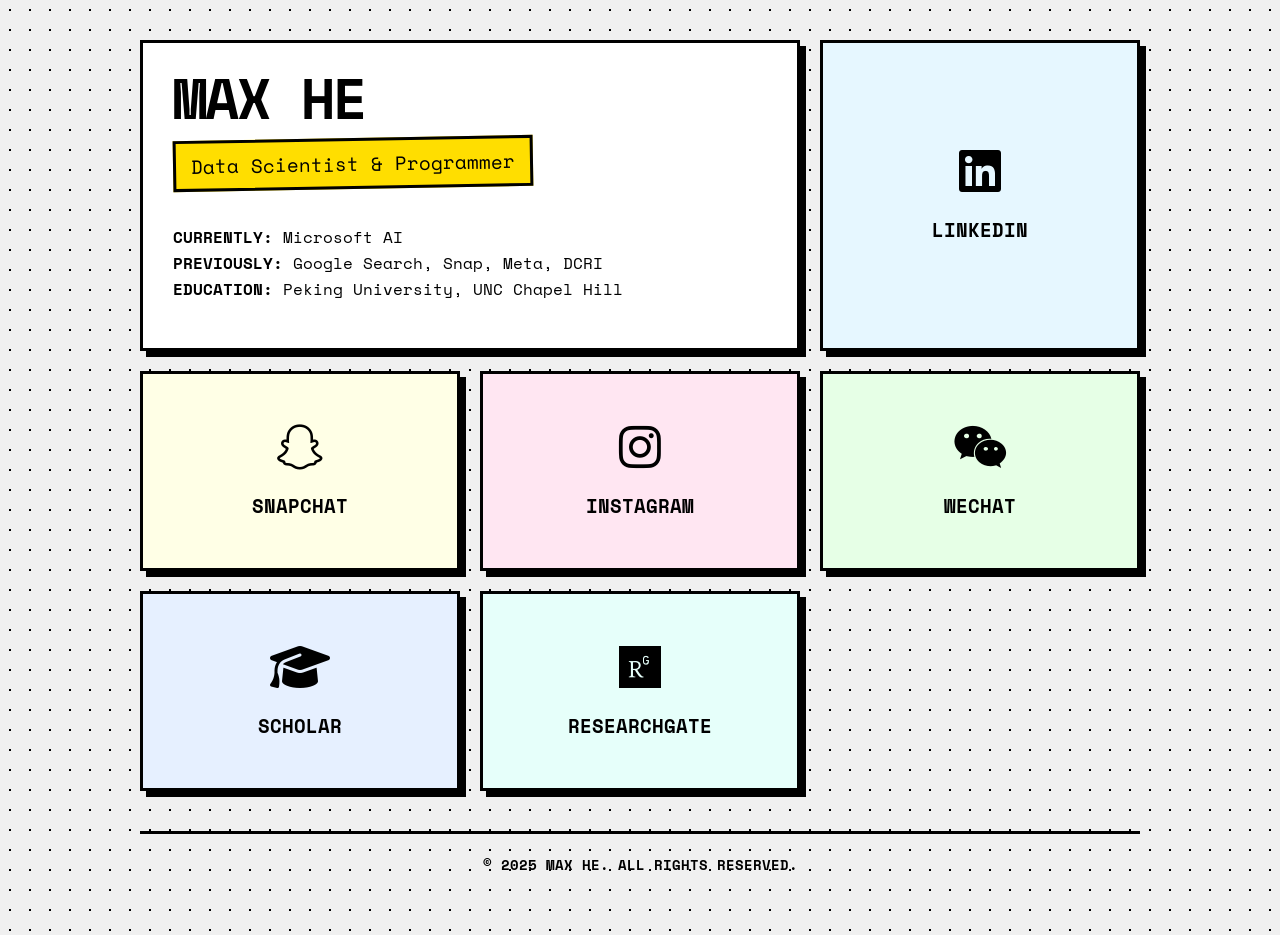
==== index.html @ 9116f194 "adjust layout" ====
<!DOCTYPE html>
<html lang="en">

<head>
  <meta charset="UTF-8">
  <meta name="viewport" content="width=device-width, initial-scale=1">
  <title>Max He | Data Scientist & Programmer</title>
  <meta name="description"
    content="Max He's personal directory. Data Scientist at Microsoft AI, formerly Google, Meta, Snap, DCRI.">
  <meta name="keywords" content="Max He, data science, statistics, technology, personal website">
  <meta name="robots" content="index, follow">
  <link rel="canonical" href="https://maxhe.org/">

  <!-- Open Graph / Facebook -->
  <meta property="og:type" content="website">
  <meta property="og:url" content="https://maxhe.org/">
  <meta property="og:title" content="Max He | Data Scientist & Programmer">
  <meta property="og:description"
    content="Max He's personal directory. Data Scientist at Microsoft AI, formerly Google, Meta, Snap, DCRI.">
  <meta property="og:image" content="https://maxhe.org/images/og-image.jpg">

  <!-- Twitter -->
  <meta name="twitter:card" content="summary_large_image">
  <meta name="twitter:url" content="https://maxhe.org/">
  <meta name="twitter:title" content="Max He | Data Scientist & Programmer">
  <meta name="twitter:description"
    content="Max He's personal directory. Data Scientist at Microsoft AI, formerly Google, Meta, Snap, DCRI.">
  <meta name="twitter:image" content="https://maxhe.org/images/og-image.jpg">

  <!-- Favicon -->
  <link rel="icon" href="favicon.ico" type="image/x-icon">

  <!-- Structured Data -->
  <script type="application/ld+json">
  {
    "@context": "https://schema.org",
    "@type": "WebPage",
    "name": "Max He | Data Scientist & Programmer",
    "description": "Max He went to Peking University, University of North Carolina at Chapel Hill, worked at DCRI, Facebook (Meta), Snap, Google Search, and currently works in data science at Microsoft AI.",
    "url": "https://maxhe.org",
    "author": {
      "@type": "Person",
      "name": "Max He",
      "url": "https://maxhe.org",
      "sameAs": [
        "https://linkedin.com/in/maxhe",
        "https://scholar.google.com/citations?user=_ZgzMYUAAAAJ",
        "https://www.researchgate.net/profile/Max-He"
      ]
    }
  }
  </script>

  <!-- Font Awesome -->
  <link rel="stylesheet" href="https://cdnjs.cloudflare.com/ajax/libs/font-awesome/6.4.0/css/all.min.css">
  <!-- Google Fonts -->
  <link href="https://fonts.googleapis.com/css2?family=Space+Mono:ital,wght@0,400;0,700;1,400&display=swap"
    rel="stylesheet">

  <style>
    /* Neo-Brutalist Theme Variables */
    :root {
      --bg-color: #f0f0f0;
      --card-bg: #ffffff;
      --text-color: #000000;
      --border-color: #000000;
      --shadow-color: #000000;
      --accent-yellow: #FFDE00;
      --accent-pink: #FF69B4;
      --accent-blue: #00BFFF;
      --accent-green: #00FF00;
      --accent-purple: #9D4EDD;
      --accent-orange: #FF9F1C;
      --border-width: 3px;
      --shadow-offset: 6px;
      --hover-offset: 10px;
    }

    /* Reset & Basic Styles */
    * {
      box-sizing: border-box;
    }

    body {
      margin: 0;
      padding: 0;
      min-height: 100vh;
      font-family: 'Space Mono', monospace;
      background-color: var(--bg-color);
      background-image: radial-gradient(#000 1px, transparent 1px);
      background-size: 20px 20px;
      color: var(--text-color);
      display: flex;
      justify-content: center;
      align-items: center;
      padding: 40px 20px;
    }

    /* Bento Grid Container */
    .bento-container {
      display: grid;
      grid-template-columns: repeat(1, 1fr);
      gap: 20px;
      max-width: 1000px;
      width: 100%;
    }

    /* Card Styles */
    .card {
      background-color: var(--card-bg);
      border: var(--border-width) solid var(--border-color);
      box-shadow: var(--shadow-offset) var(--shadow-offset) 0 var(--shadow-color);
      padding: 30px;
      transition: all 0.2s cubic-bezier(0.25, 0.46, 0.45, 0.94);
      display: flex;
      flex-direction: column;
      justify-content: center;
      position: relative;
    }

    .card:hover {
      transform: translate(-4px, -4px);
      box-shadow: var(--hover-offset) var(--hover-offset) 0 var(--shadow-color);
    }

    .card:active {
      transform: translate(2px, 2px);
      box-shadow: 2px 2px 0 var(--shadow-color);
    }

    /* Hero Card */
    .hero-card {
      grid-column: 1 / -1;
      background-color: var(--card-bg);
      text-align: left;
      min-height: 300px;
      justify-content: space-between;
    }

    h1 {
      font-size: 3.5rem;
      font-weight: 700;
      margin: 0 0 15px 0;
      text-transform: uppercase;
      letter-spacing: -2px;
      line-height: 0.9;
    }

    .subtitle {
      font-size: 1.2rem;
      font-weight: 400;
      background-color: var(--accent-yellow);
      display: inline-block;
      padding: 8px 15px;
      border: var(--border-width) solid var(--border-color);
      transform: rotate(-1deg);
      margin-bottom: 20px;
    }

    .bio {
      font-size: 1rem;
      line-height: 1.6;
      max-width: 600px;
    }

    /* Link Cards */
    .link-card {
      text-decoration: none;
      color: var(--text-color);
      align-items: center;
      text-align: center;
      min-height: 200px;
      font-weight: 700;
      font-size: 1.2rem;
    }

    .link-card i {
      font-size: 3rem;
      margin-bottom: 20px;
      transition: transform 0.2s ease;
    }

    .link-card:hover i {
      transform: scale(1.2) rotate(5deg);
    }

    /* Specific Card Colors */
    .linkedin {
      background-color: #e6f7ff;
    }

    .snapchat {
      background-color: #ffffe6;
    }

    .instagram {
      background-color: #ffe6f2;
    }

    .wechat {
      background-color: #e6ffe6;
    }

    .scholar {
      background-color: #e6f0ff;
    }

    .researchgate {
      background-color: #e6fffa;
    }

    .linkedin:hover {
      background-color: #0077b5;
      color: white;
    }

    .snapchat:hover {
      background-color: #FFFC00;
      color: black;
    }

    .instagram:hover {
      background-color: #E1306C;
      color: white;
    }

    .wechat:hover {
      background-color: #09B83E;
      color: white;
    }

    .scholar:hover {
      background-color: #4285F4;
      color: white;
    }

    .researchgate:hover {
      background-color: #00CCBB;
      color: white;
    }

    /* Footer */
    footer {
      grid-column: 1 / -1;
      text-align: center;
      font-size: 0.9rem;
      padding: 20px;
      border-top: var(--border-width) solid var(--border-color);
      margin-top: 20px;
      font-weight: bold;
    }

    /* Responsive Grid */
    @media (min-width: 600px) {
      .bento-container {
        grid-template-columns: repeat(2, 1fr);
      }
    }

    @media (min-width: 900px) {
      .bento-container {
        grid-template-columns: repeat(3, 1fr);
      }

      .hero-card {
        grid-column: span 2;
      }
    }

    @media (max-width: 600px) {
      h1 {
        font-size: 2.5rem;
      }

      .card {
        padding: 20px;
      }
    }
  </style>
</head>

<body>

  <main class="bento-container">
    <!-- Hero Card -->
    <div class="card hero-card">
      <div>
        <h1>Max He</h1>
        <div class="subtitle">Data Scientist & Programmer</div>
      </div>
      <div class="bio">
        <p>
          <strong>CURRENTLY:</strong> Microsoft AI<br>
          <strong>PREVIOUSLY:</strong> Google Search, Snap, Meta, DCRI<br>
          <strong>EDUCATION:</strong> Peking University, UNC Chapel Hill
        </p>
      </div>
    </div>

    <!-- LinkedIn -->
    <a href="https://linkedin.com/in/maxhe" target="_blank" rel="noopener noreferrer" class="card link-card linkedin">
      <i class="fab fa-linkedin" aria-hidden="true"></i>
      <span>LINKEDIN</span>
    </a>

    <!-- Snapchat -->
    <a href="https://snapchat.com/add/maxxhe" target="_blank" rel="noopener noreferrer" class="card link-card snapchat">
      <i class="fab fa-snapchat" aria-hidden="true"></i>
      <span>SNAPCHAT</span>
    </a>

    <!-- Instagram -->
    <a href="https://instagram.com/maxxhe" target="_blank" rel="noopener noreferrer" class="card link-card instagram">
      <i class="fab fa-instagram" aria-hidden="true"></i>
      <span>INSTAGRAM</span>
    </a>

    <!-- WeChat -->
    <a href="images/wechat_qr.jpg" target="_blank" rel="noopener noreferrer" class="card link-card wechat">
      <i class="fab fa-weixin" aria-hidden="true"></i>
      <span>WECHAT</span>
    </a>

    <!-- Google Scholar -->
    <a href="https://go.maxhe.org/gs" target="_blank" rel="noopener noreferrer" class="card link-card scholar">
      <i class="fas fa-graduation-cap" aria-hidden="true"></i>
      <span>SCHOLAR</span>
    </a>

    <!-- ResearchGate -->
    <a href="https://www.researchgate.net/profile/Max-He" target="_blank" rel="noopener noreferrer"
      class="card link-card researchgate">
      <i class="fab fa-researchgate" aria-hidden="true"></i>
      <span>RESEARCHGATE</span>
    </a>

    <footer>
      &copy; 2025 MAX HE. ALL RIGHTS RESERVED.
    </footer>
  </main>

</body>

</html>
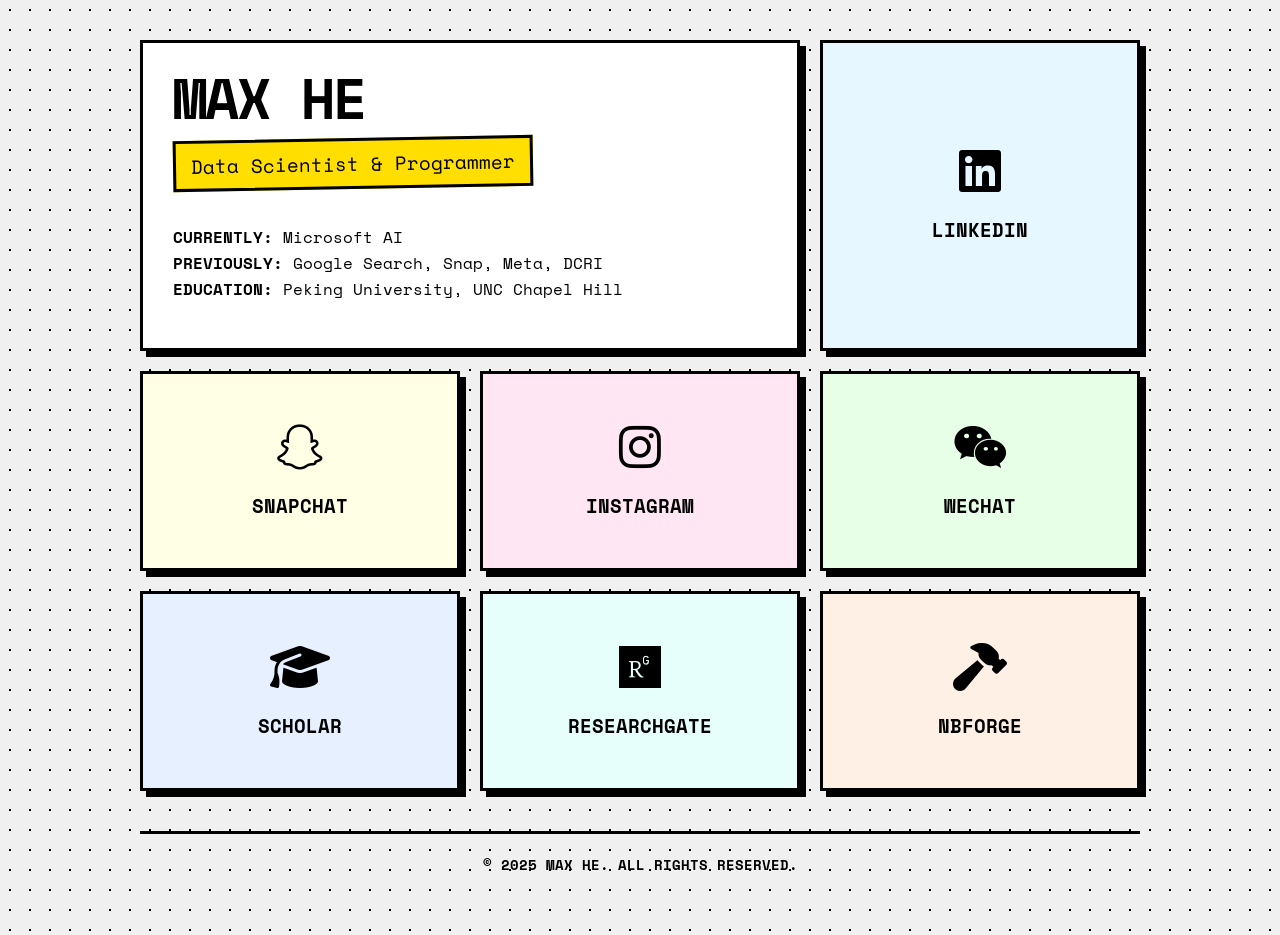
==== commit 5da97c77: "Add link" ====
--- a/index.html
+++ b/index.html
@@ -94,6 +94,7 @@
       justify-content: center;
       align-items: center;
       padding: 40px 20px;
+      transition: background-color 0.5s ease;
     }
 
     /* Bento Grid Container */
@@ -209,6 +210,10 @@
       background-color: #e6fffa;
     }
 
+    .nbforge {
+      background-color: #fff0e6;
+    }
+
     .linkedin:hover {
       background-color: #0077b5;
       color: white;
@@ -236,6 +241,11 @@
 
     .researchgate:hover {
       background-color: #00CCBB;
+      color: white;
+    }
+
+    .nbforge:hover {
+      background-color: #FF9F1C;
       color: white;
     }
 
@@ -283,7 +293,7 @@
 
   <main class="bento-container">
     <!-- Hero Card -->
-    <div class="card hero-card">
+    <div class="card hero-card" data-bg-color="#f0f0f0">
       <div>
         <h1>Max He</h1>
         <div class="subtitle">Data Scientist & Programmer</div>
@@ -298,40 +308,52 @@
     </div>
 
     <!-- LinkedIn -->
-    <a href="https://linkedin.com/in/maxhe" target="_blank" rel="noopener noreferrer" class="card link-card linkedin">
+    <a href="https://linkedin.com/in/maxhe" target="_blank" rel="noopener noreferrer" class="card link-card linkedin"
+      data-bg-color="#e6f7ff">
       <i class="fab fa-linkedin" aria-hidden="true"></i>
       <span>LINKEDIN</span>
     </a>
 
     <!-- Snapchat -->
-    <a href="https://snapchat.com/add/maxxhe" target="_blank" rel="noopener noreferrer" class="card link-card snapchat">
+    <a href="https://snapchat.com/add/maxxhe" target="_blank" rel="noopener noreferrer" class="card link-card snapchat"
+      data-bg-color="#ffffe6">
       <i class="fab fa-snapchat" aria-hidden="true"></i>
       <span>SNAPCHAT</span>
     </a>
 
     <!-- Instagram -->
-    <a href="https://instagram.com/maxxhe" target="_blank" rel="noopener noreferrer" class="card link-card instagram">
+    <a href="https://instagram.com/maxxhe" target="_blank" rel="noopener noreferrer" class="card link-card instagram"
+      data-bg-color="#ffe6f2">
       <i class="fab fa-instagram" aria-hidden="true"></i>
       <span>INSTAGRAM</span>
     </a>
 
     <!-- WeChat -->
-    <a href="images/wechat_qr.jpg" target="_blank" rel="noopener noreferrer" class="card link-card wechat">
+    <a href="images/wechat_qr.jpg" target="_blank" rel="noopener noreferrer" class="card link-card wechat"
+      data-bg-color="#e6ffe6">
       <i class="fab fa-weixin" aria-hidden="true"></i>
       <span>WECHAT</span>
     </a>
 
     <!-- Google Scholar -->
-    <a href="https://go.maxhe.org/gs" target="_blank" rel="noopener noreferrer" class="card link-card scholar">
+    <a href="https://go.maxhe.org/gs" target="_blank" rel="noopener noreferrer" class="card link-card scholar"
+      data-bg-color="#e6f0ff">
       <i class="fas fa-graduation-cap" aria-hidden="true"></i>
       <span>SCHOLAR</span>
     </a>
 
     <!-- ResearchGate -->
     <a href="https://www.researchgate.net/profile/Max-He" target="_blank" rel="noopener noreferrer"
-      class="card link-card researchgate">
+      class="card link-card researchgate" data-bg-color="#e6fffa">
       <i class="fab fa-researchgate" aria-hidden="true"></i>
       <span>RESEARCHGATE</span>
+    </a>
+
+    <!-- nbforge -->
+    <a href="https://nbforge.org" target="_blank" rel="noopener noreferrer" class="card link-card nbforge"
+      data-bg-color="#fff0e6">
+      <i class="fas fa-hammer" aria-hidden="true"></i>
+      <span>NBFORGE</span>
     </a>
 
     <footer>
@@ -339,6 +361,53 @@
     </footer>
   </main>
 
+  <script>
+    const body = document.body;
+    const cards = document.querySelectorAll('.card');
+
+    // Desktop Hover
+    cards.forEach(card => {
+      card.addEventListener('mouseenter', () => {
+        if (window.innerWidth >= 600) {
+          const color = card.getAttribute('data-bg-color');
+          if (color) body.style.backgroundColor = color;
+        }
+      });
+      card.addEventListener('mouseleave', () => {
+        if (window.innerWidth >= 600) {
+          body.style.backgroundColor = '#f0f0f0'; // Reset to default
+        }
+      });
+    });
+
+    // Mobile Scroll (Intersection Observer)
+    const observerOptions = {
+      root: null,
+      rootMargin: '-20% 0px -20% 0px', // Trigger when element is in the middle 60% of viewport
+      threshold: 0.4
+    };
+
+    const observer = new IntersectionObserver((entries) => {
+      if (window.innerWidth < 600) {
+        entries.forEach(entry => {
+          if (entry.isIntersecting) {
+            const color = entry.target.getAttribute('data-bg-color');
+            if (color) body.style.backgroundColor = color;
+          }
+        });
+      }
+    }, observerOptions);
+
+    cards.forEach(card => observer.observe(card));
+
+    // Handle Resize to reset/check state
+    window.addEventListener('resize', () => {
+      if (window.innerWidth >= 600) {
+        body.style.backgroundColor = '#f0f0f0';
+      }
+    });
+  </script>
+
 </body>
 
 </html>
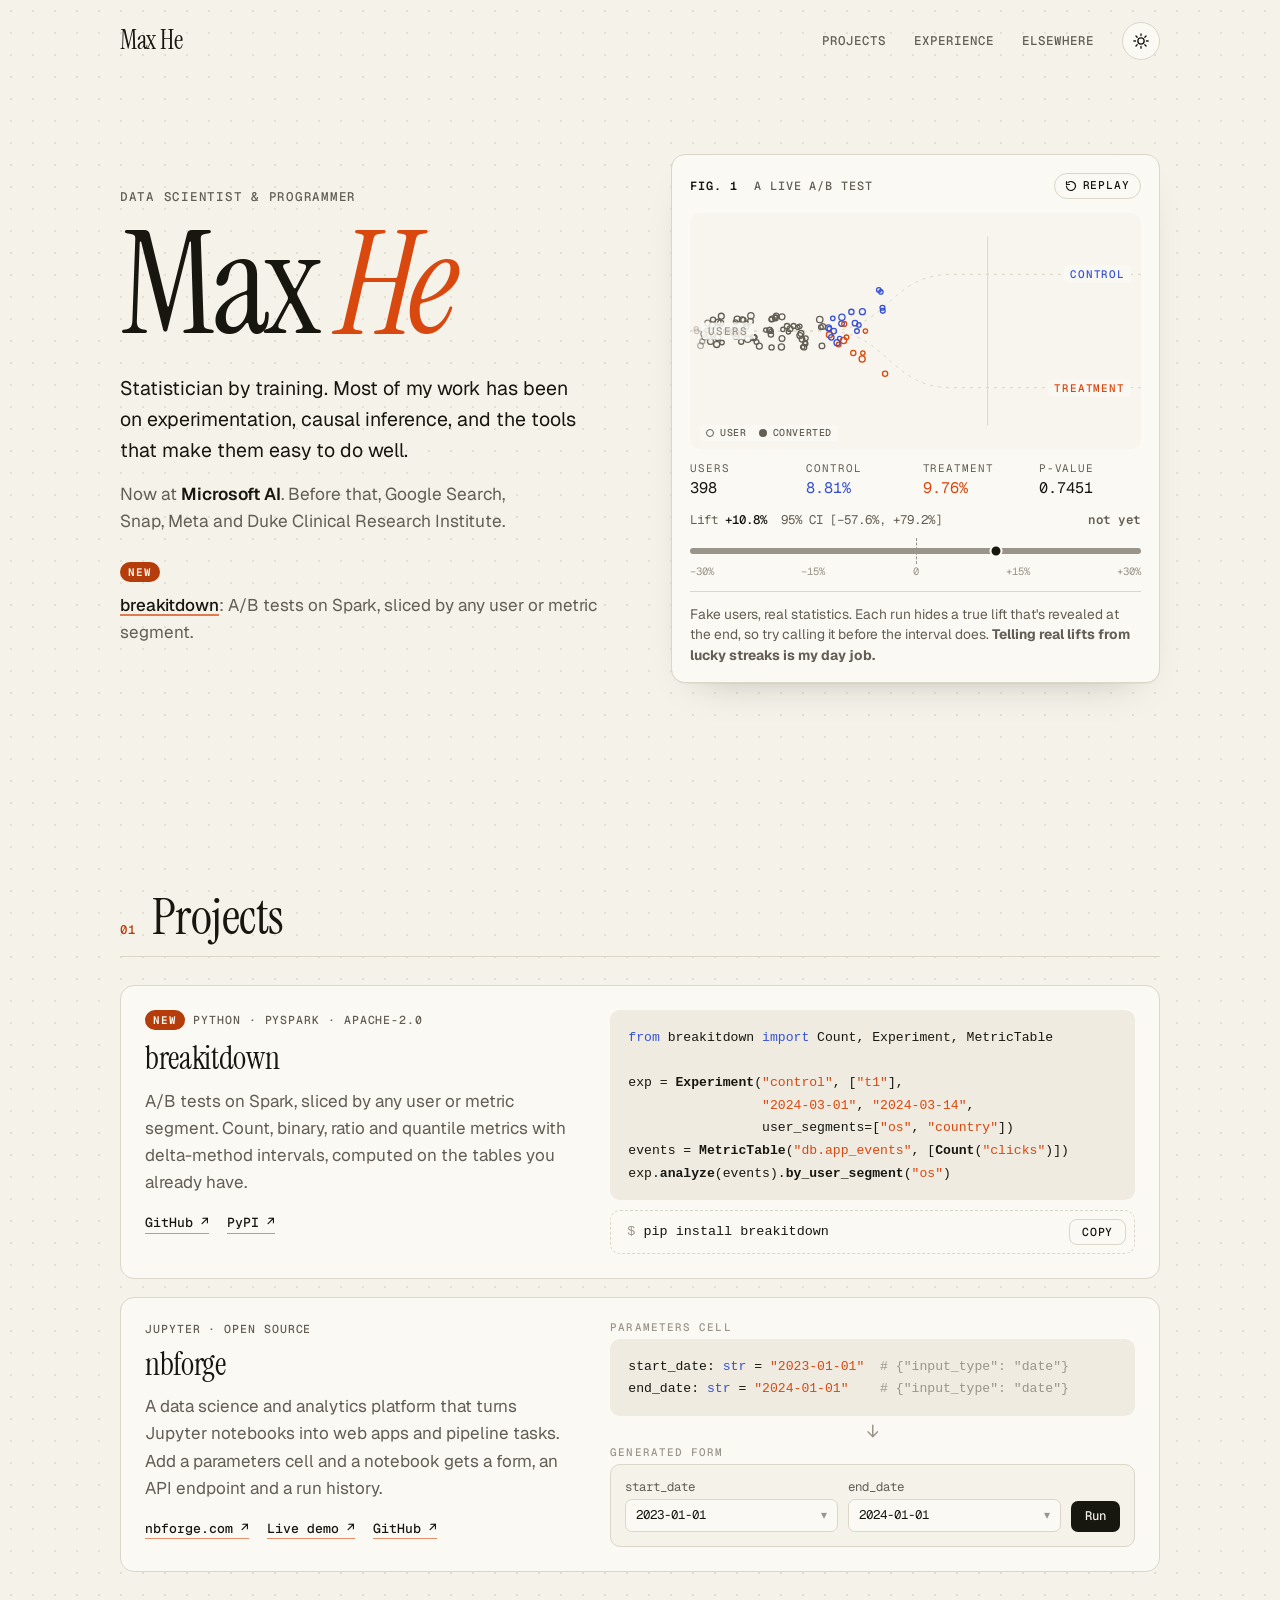
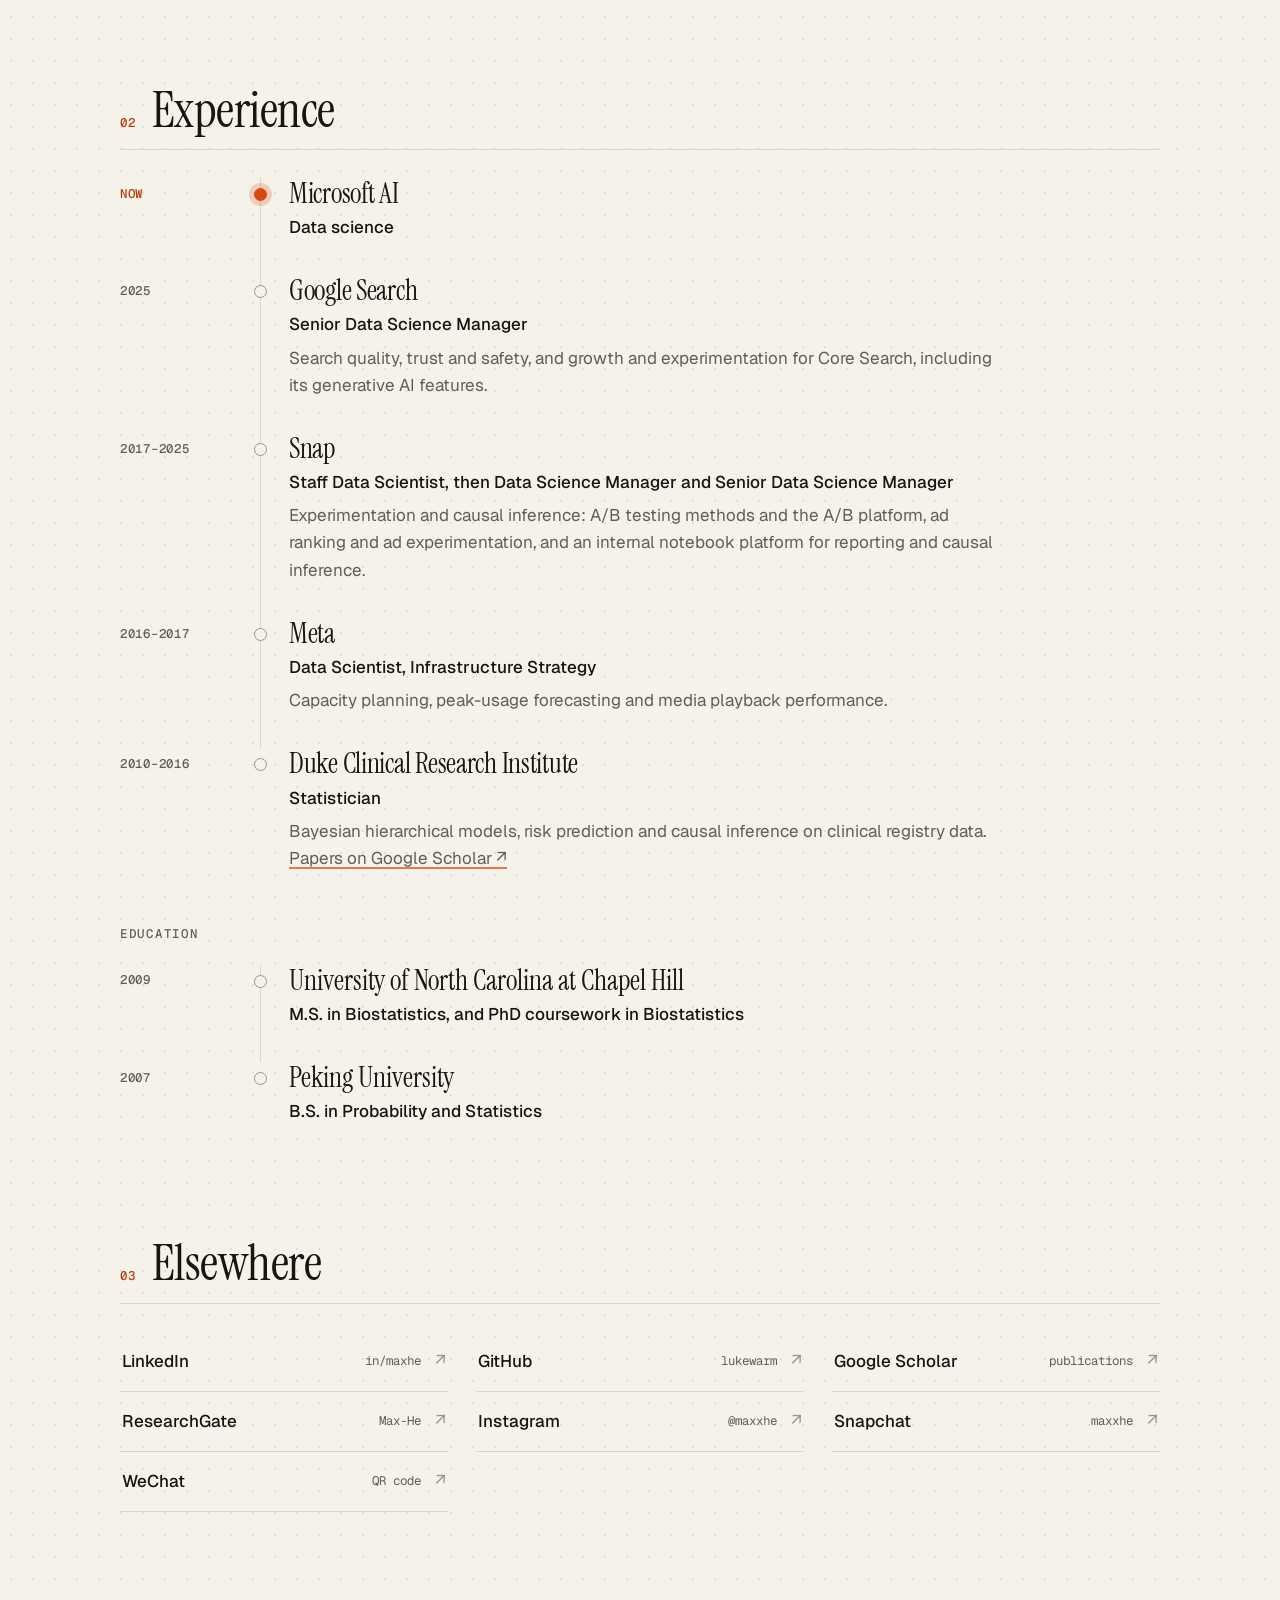
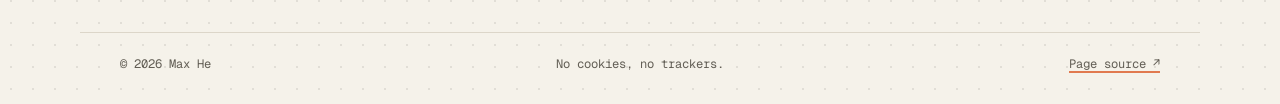
==== commit 3cbbe193: "Redesign the homepage - Editorial paper-and-ink design with a dark mode and no icon-font download - " ====
--- a/index.html
+++ b/index.html
@@ -1,413 +1,290 @@
-<!DOCTYPE html>
+<!doctype html>
 <html lang="en">
-
 <head>
-  <meta charset="UTF-8">
+  <meta charset="utf-8">
   <meta name="viewport" content="width=device-width, initial-scale=1">
-  <title>Max He | Data Scientist & Programmer</title>
-  <meta name="description"
-    content="Max He's personal directory. Data Scientist at Microsoft AI, formerly Google, Meta, Snap, DCRI.">
-  <meta name="keywords" content="Max He, data science, statistics, technology, personal website">
-  <meta name="robots" content="index, follow">
+  <title>Max He · Data scientist &amp; programmer</title>
+  <meta name="description" content="Max He is a data scientist and programmer at Microsoft AI, formerly at Google Search, Snap, Meta and Duke Clinical Research Institute. Experimentation, causal inference, breakitdown and nbforge.">
   <link rel="canonical" href="https://maxhe.org/">
-
-  <!-- Open Graph / Facebook -->
+  <meta name="color-scheme" content="light dark">
+  <meta name="theme-color" content="#f5f2ea" media="(prefers-color-scheme: light)">
+  <meta name="theme-color" content="#0f0f0e" media="(prefers-color-scheme: dark)">
+
   <meta property="og:type" content="website">
   <meta property="og:url" content="https://maxhe.org/">
-  <meta property="og:title" content="Max He | Data Scientist & Programmer">
-  <meta property="og:description"
-    content="Max He's personal directory. Data Scientist at Microsoft AI, formerly Google, Meta, Snap, DCRI.">
-  <meta property="og:image" content="https://maxhe.org/images/og-image.jpg">
-
-  <!-- Twitter -->
+  <meta property="og:title" content="Max He · Data scientist &amp; programmer">
+  <meta property="og:description" content="Statistician by training. Experimentation, causal inference and the tools that make them easy. Now at Microsoft AI.">
+  <meta property="og:image" content="https://maxhe.org/images/og.png">
+  <meta property="og:image:width" content="1200">
+  <meta property="og:image:height" content="630">
+  <meta property="og:image:alt" content="Max He, data scientist and programmer, with a live A/B test figure">
   <meta name="twitter:card" content="summary_large_image">
-  <meta name="twitter:url" content="https://maxhe.org/">
-  <meta name="twitter:title" content="Max He | Data Scientist & Programmer">
-  <meta name="twitter:description"
-    content="Max He's personal directory. Data Scientist at Microsoft AI, formerly Google, Meta, Snap, DCRI.">
-  <meta name="twitter:image" content="https://maxhe.org/images/og-image.jpg">
-
-  <!-- Favicon -->
-  <link rel="icon" href="favicon.ico" type="image/x-icon">
-
-  <!-- Structured Data -->
+  <meta name="twitter:title" content="Max He · Data scientist &amp; programmer">
+  <meta name="twitter:description" content="Statistician by training. Experimentation, causal inference and the tools that make them easy. Now at Microsoft AI.">
+  <meta name="twitter:image" content="https://maxhe.org/images/og.png">
+
+  <link rel="icon" href="/favicon.svg" type="image/svg+xml">
+  <link rel="icon" href="/favicon.ico" sizes="any">
+  <link rel="apple-touch-icon" href="/apple-touch-icon.png">
+
+  <script>
+    try {
+      var theme = localStorage.getItem("theme");
+      if (theme === "light" || theme === "dark") document.documentElement.dataset.theme = theme;
+    } catch (e) {}
+  </script>
+  <link rel="preconnect" href="https://fonts.googleapis.com">
+  <link rel="preconnect" href="https://fonts.gstatic.com" crossorigin>
+  <link rel="stylesheet" href="https://fonts.googleapis.com/css2?family=Geist:wght@400;500;600&amp;family=Geist+Mono:wght@400;500;600&amp;family=Instrument+Serif:ital@0;1&amp;display=swap">
+  <link rel="stylesheet" href="/assets/site.css">
+
   <script type="application/ld+json">
   {
     "@context": "https://schema.org",
-    "@type": "WebPage",
-    "name": "Max He | Data Scientist & Programmer",
-    "description": "Max He went to Peking University, University of North Carolina at Chapel Hill, worked at DCRI, Facebook (Meta), Snap, Google Search, and currently works in data science at Microsoft AI.",
-    "url": "https://maxhe.org",
-    "author": {
-      "@type": "Person",
-      "name": "Max He",
-      "url": "https://maxhe.org",
-      "sameAs": [
-        "https://linkedin.com/in/maxhe",
-        "https://scholar.google.com/citations?user=_ZgzMYUAAAAJ",
-        "https://www.researchgate.net/profile/Max-He"
-      ]
-    }
+    "@type": "Person",
+    "name": "Max He",
+    "url": "https://maxhe.org/",
+    "jobTitle": "Data Scientist",
+    "worksFor": { "@type": "Organization", "name": "Microsoft AI" },
+    "alumniOf": [
+      { "@type": "CollegeOrUniversity", "name": "Peking University" },
+      { "@type": "CollegeOrUniversity", "name": "University of North Carolina at Chapel Hill" }
+    ],
+    "knowsAbout": ["Experimentation", "A/B testing", "Causal inference", "Biostatistics", "Data science platforms"],
+    "sameAs": [
+      "https://linkedin.com/in/maxhe",
+      "https://github.com/lukewarm",
+      "https://scholar.google.com/citations?user=_ZgzMYUAAAAJ",
+      "https://www.researchgate.net/profile/Max-He",
+      "https://instagram.com/maxxhe"
+    ]
   }
   </script>
-
-  <!-- Font Awesome -->
-  <link rel="stylesheet" href="https://cdnjs.cloudflare.com/ajax/libs/font-awesome/6.4.0/css/all.min.css">
-  <!-- Google Fonts -->
-  <link href="https://fonts.googleapis.com/css2?family=Space+Mono:ital,wght@0,400;0,700;1,400&display=swap"
-    rel="stylesheet">
-
-  <style>
-    /* Neo-Brutalist Theme Variables */
-    :root {
-      --bg-color: #f0f0f0;
-      --card-bg: #ffffff;
-      --text-color: #000000;
-      --border-color: #000000;
-      --shadow-color: #000000;
-      --accent-yellow: #FFDE00;
-      --accent-pink: #FF69B4;
-      --accent-blue: #00BFFF;
-      --accent-green: #00FF00;
-      --accent-purple: #9D4EDD;
-      --accent-orange: #FF9F1C;
-      --border-width: 3px;
-      --shadow-offset: 6px;
-      --hover-offset: 10px;
-    }
-
-    /* Reset & Basic Styles */
-    * {
-      box-sizing: border-box;
-    }
-
-    body {
-      margin: 0;
-      padding: 0;
-      min-height: 100vh;
-      font-family: 'Space Mono', monospace;
-      background-color: var(--bg-color);
-      background-image: radial-gradient(#000 1px, transparent 1px);
-      background-size: 20px 20px;
-      color: var(--text-color);
-      display: flex;
-      justify-content: center;
-      align-items: center;
-      padding: 40px 20px;
-      transition: background-color 0.5s ease;
-    }
-
-    /* Bento Grid Container */
-    .bento-container {
-      display: grid;
-      grid-template-columns: repeat(1, 1fr);
-      gap: 20px;
-      max-width: 1000px;
-      width: 100%;
-    }
-
-    /* Card Styles */
-    .card {
-      background-color: var(--card-bg);
-      border: var(--border-width) solid var(--border-color);
-      box-shadow: var(--shadow-offset) var(--shadow-offset) 0 var(--shadow-color);
-      padding: 30px;
-      transition: all 0.2s cubic-bezier(0.25, 0.46, 0.45, 0.94);
-      display: flex;
-      flex-direction: column;
-      justify-content: center;
-      position: relative;
-    }
-
-    .card:hover {
-      transform: translate(-4px, -4px);
-      box-shadow: var(--hover-offset) var(--hover-offset) 0 var(--shadow-color);
-    }
-
-    .card:active {
-      transform: translate(2px, 2px);
-      box-shadow: 2px 2px 0 var(--shadow-color);
-    }
-
-    /* Hero Card */
-    .hero-card {
-      grid-column: 1 / -1;
-      background-color: var(--card-bg);
-      text-align: left;
-      min-height: 300px;
-      justify-content: space-between;
-    }
-
-    h1 {
-      font-size: 3.5rem;
-      font-weight: 700;
-      margin: 0 0 15px 0;
-      text-transform: uppercase;
-      letter-spacing: -2px;
-      line-height: 0.9;
-    }
-
-    .subtitle {
-      font-size: 1.2rem;
-      font-weight: 400;
-      background-color: var(--accent-yellow);
-      display: inline-block;
-      padding: 8px 15px;
-      border: var(--border-width) solid var(--border-color);
-      transform: rotate(-1deg);
-      margin-bottom: 20px;
-    }
-
-    .bio {
-      font-size: 1rem;
-      line-height: 1.6;
-      max-width: 600px;
-    }
-
-    /* Link Cards */
-    .link-card {
-      text-decoration: none;
-      color: var(--text-color);
-      align-items: center;
-      text-align: center;
-      min-height: 200px;
-      font-weight: 700;
-      font-size: 1.2rem;
-    }
-
-    .link-card i {
-      font-size: 3rem;
-      margin-bottom: 20px;
-      transition: transform 0.2s ease;
-    }
-
-    .link-card:hover i {
-      transform: scale(1.2) rotate(5deg);
-    }
-
-    /* Specific Card Colors */
-    .linkedin {
-      background-color: #e6f7ff;
-    }
-
-    .snapchat {
-      background-color: #ffffe6;
-    }
-
-    .instagram {
-      background-color: #ffe6f2;
-    }
-
-    .wechat {
-      background-color: #e6ffe6;
-    }
-
-    .scholar {
-      background-color: #e6f0ff;
-    }
-
-    .researchgate {
-      background-color: #e6fffa;
-    }
-
-    .nbforge {
-      background-color: #fff0e6;
-    }
-
-    .linkedin:hover {
-      background-color: #0077b5;
-      color: white;
-    }
-
-    .snapchat:hover {
-      background-color: #FFFC00;
-      color: black;
-    }
-
-    .instagram:hover {
-      background-color: #E1306C;
-      color: white;
-    }
-
-    .wechat:hover {
-      background-color: #09B83E;
-      color: white;
-    }
-
-    .scholar:hover {
-      background-color: #4285F4;
-      color: white;
-    }
-
-    .researchgate:hover {
-      background-color: #00CCBB;
-      color: white;
-    }
-
-    .nbforge:hover {
-      background-color: #FF9F1C;
-      color: white;
-    }
-
-    /* Footer */
-    footer {
-      grid-column: 1 / -1;
-      text-align: center;
-      font-size: 0.9rem;
-      padding: 20px;
-      border-top: var(--border-width) solid var(--border-color);
-      margin-top: 20px;
-      font-weight: bold;
-    }
-
-    /* Responsive Grid */
-    @media (min-width: 600px) {
-      .bento-container {
-        grid-template-columns: repeat(2, 1fr);
-      }
-    }
-
-    @media (min-width: 900px) {
-      .bento-container {
-        grid-template-columns: repeat(3, 1fr);
-      }
-
-      .hero-card {
-        grid-column: span 2;
-      }
-    }
-
-    @media (max-width: 600px) {
-      h1 {
-        font-size: 2.5rem;
-      }
-
-      .card {
-        padding: 20px;
-      }
-    }
-  </style>
 </head>
-
 <body>
-
-  <main class="bento-container">
-    <!-- Hero Card -->
-    <div class="card hero-card" data-bg-color="#f0f0f0">
+  <a class="skip" href="#main">Skip to content</a>
+
+  <header class="top wrap">
+    <a class="wordmark" href="/">Max He</a>
+    <nav aria-label="Sections">
+      <a href="#projects">Projects</a>
+      <a href="#experience">Experience</a>
+      <a href="#elsewhere">Elsewhere</a>
+      <button class="theme-toggle" type="button" data-theme-toggle aria-label="Switch to dark theme">
+        <svg class="sun" viewBox="0 0 24 24" fill="none" stroke="currentColor" stroke-width="1.8" stroke-linecap="round" aria-hidden="true">
+          <circle cx="12" cy="12" r="4.2"/>
+          <path d="M12 2.5v2.2M12 19.3v2.2M2.5 12h2.2M19.3 12h2.2M5.3 5.3l1.6 1.6M17.1 17.1l1.6 1.6M5.3 18.7l1.6-1.6M17.1 6.9l1.6-1.6"/>
+        </svg>
+        <svg class="moon" viewBox="0 0 24 24" fill="none" stroke="currentColor" stroke-width="1.8" stroke-linejoin="round" aria-hidden="true">
+          <path d="M20.5 14.2A8.5 8.5 0 0 1 9.8 3.5a8.5 8.5 0 1 0 10.7 10.7Z"/>
+        </svg>
+      </button>
+    </nav>
+  </header>
+
+  <main id="main" class="wrap">
+    <section class="hero" aria-label="Introduction">
       <div>
-        <h1>Max He</h1>
-        <div class="subtitle">Data Scientist & Programmer</div>
+        <p class="eyebrow">Data scientist &amp; programmer</p>
+        <h1>Max <em>He</em></h1>
+        <p class="lede">Statistician by training. Most of my work has been on experimentation, causal inference, and the tools that make them easy to do well.</p>
+        <p class="lede">Now at <strong>Microsoft AI</strong>. Before that, Google Search, Snap, Meta and Duke Clinical Research Institute.</p>
+        <p class="news"><span class="tag">New</span> <span><a href="#breakitdown">breakitdown</a>: A/B tests on Spark, sliced by any user or metric segment.</span></p>
       </div>
-      <div class="bio">
-        <p>
-          <strong>CURRENTLY:</strong> Microsoft AI<br>
-          <strong>PREVIOUSLY:</strong> Google Search, Snap, Meta, DCRI<br>
-          <strong>EDUCATION:</strong> Peking University, UNC Chapel Hill
-        </p>
+
+      <figure class="figure" data-ab aria-labelledby="fig-caption">
+        <div class="fig-head">
+          <span><b>Fig. 1</b> &nbsp;A live A/B test</span>
+          <button class="replay" type="button" data-ab-replay>
+            <svg width="12" height="12" viewBox="0 0 24 24" fill="none" stroke="currentColor" stroke-width="2.4" stroke-linecap="round" stroke-linejoin="round" aria-hidden="true"><path d="M3 12a9 9 0 1 0 3-6.7"/><path d="M3 3v6h6"/></svg>
+            Replay
+          </button>
+        </div>
+        <div class="stage">
+          <canvas role="img" aria-label="Users stream in from the left, split into a control and a treatment flight, and convert or not."></canvas>
+          <span class="lane users" aria-hidden="true">Users</span>
+          <span class="lane control" aria-hidden="true">Control</span>
+          <span class="lane treatment" aria-hidden="true">Treatment</span>
+          <span class="legend" aria-hidden="true"><i class="ring"></i>user <i class="dot"></i>converted</span>
+        </div>
+        <dl class="readout">
+          <div><dt>Users</dt><dd data-ab-n>0</dd></div>
+          <div><dt>Control</dt><dd class="control-value" data-ab-control>&mdash;</dd></div>
+          <div><dt>Treatment</dt><dd class="treatment-value" data-ab-treatment>&mdash;</dd></div>
+          <div><dt>p-value</dt><dd data-ab-p>&mdash;</dd></div>
+        </dl>
+        <div class="ci">
+          <div class="ci-row">
+            <span>Lift <strong data-ab-lift>&mdash;</strong> &nbsp;<span data-ab-ci>collecting&hellip;</span> <span class="truth" data-ab-truth></span></span>
+            <span class="verdict" data-ab-verdict></span>
+          </div>
+          <div class="track" aria-hidden="true">
+            <span class="zero"></span>
+            <span class="interval" data-ab-interval></span>
+            <span class="point" data-ab-point></span>
+            <span class="truth-mark" data-ab-truth-mark></span>
+          </div>
+          <div class="ticks" aria-hidden="true"><span>&minus;30%</span><span>&minus;15%</span><span>0</span><span>+15%</span><span>+30%</span></div>
+        </div>
+        <figcaption id="fig-caption">
+          Fake users, real statistics. Each run hides a true lift that's revealed at the end, so try calling it
+          before the interval does. <b>Telling real lifts from lucky streaks is my day job.</b>
+        </figcaption>
+      </figure>
+    </section>
+
+    <section id="projects" class="section" aria-labelledby="projects-title">
+      <div class="section-head"><span class="num">01</span><h2 id="projects-title">Projects</h2></div>
+      <div class="projects">
+        <article class="project" id="breakitdown">
+          <div class="about">
+            <div class="project-meta"><span class="tag">New</span>Python · PySpark · Apache-2.0</div>
+            <h3>breakitdown</h3>
+            <p>A/B tests on Spark, sliced by any user or metric segment. Count, binary, ratio and quantile metrics
+              with delta-method intervals, computed on the tables you already have.</p>
+            <div class="project-links">
+              <a href="https://github.com/lukewarm/breakitdown" target="_blank" rel="noopener noreferrer">GitHub ↗</a>
+              <a href="https://pypi.org/project/breakitdown/" target="_blank" rel="noopener noreferrer">PyPI ↗</a>
+            </div>
+          </div>
+          <div class="code">
+<pre><code><span class="kw">from</span> breakitdown <span class="kw">import</span> Count, Experiment, MetricTable
+
+exp = <span class="fn">Experiment</span>(<span class="str">"control"</span>, [<span class="str">"t1"</span>],
+                 <span class="str">"2024-03-01"</span>, <span class="str">"2024-03-14"</span>,
+                 user_segments=[<span class="str">"os"</span>, <span class="str">"country"</span>])
+events = <span class="fn">MetricTable</span>(<span class="str">"db.app_events"</span>, [<span class="fn">Count</span>(<span class="str">"clicks"</span>)])
+exp.<span class="fn">analyze</span>(events).<span class="fn">by_user_segment</span>(<span class="str">"os"</span>)</code></pre>
+            <div class="install">
+              <code>pip install breakitdown</code>
+              <button class="copy" type="button" data-copy="pip install breakitdown" aria-label="Copy the install command">Copy</button>
+            </div>
+          </div>
+        </article>
+
+        <article class="project" id="nbforge">
+          <div class="about">
+            <div class="project-meta">Jupyter · Open source</div>
+            <h3>nbforge</h3>
+            <p>A data science and analytics platform that turns Jupyter notebooks into web apps and pipeline tasks.
+              Add a parameters cell and a notebook gets a form, an API endpoint and a run history.</p>
+            <div class="project-links">
+              <a href="https://nbforge.com" target="_blank" rel="noopener noreferrer">nbforge.com ↗</a>
+              <a href="https://demo.nbforge.com" target="_blank" rel="noopener noreferrer">Live demo ↗</a>
+              <a href="https://github.com/lukewarm/nbforge" target="_blank" rel="noopener noreferrer">GitHub ↗</a>
+            </div>
+          </div>
+          <div class="nb-demo" role="group" aria-label="A notebook parameters cell becomes a form">
+            <div>
+              <p class="nb-label">Parameters cell</p>
+<pre><code>start_date: <span class="kw">str</span> = <span class="str">"2023-01-01"</span>  <span class="cm"># {"input_type": "date"}</span>
+end_date: <span class="kw">str</span> = <span class="str">"2024-01-01"</span>    <span class="cm"># {"input_type": "date"}</span></code></pre>
+            </div>
+            <span class="nb-arrow" aria-hidden="true">↓</span>
+            <div>
+              <p class="nb-label">Generated form</p>
+              <div class="nb-form" aria-hidden="true">
+                <div class="nb-field">start_date<span class="nb-input">2023-01-01 <span class="caret">▾</span></span></div>
+                <div class="nb-field">end_date<span class="nb-input">2024-01-01 <span class="caret">▾</span></span></div>
+                <span class="nb-run">Run</span>
+              </div>
+            </div>
+          </div>
+        </article>
       </div>
-    </div>
-
-    <!-- LinkedIn -->
-    <a href="https://linkedin.com/in/maxhe" target="_blank" rel="noopener noreferrer" class="card link-card linkedin"
-      data-bg-color="#e6f7ff">
-      <i class="fab fa-linkedin" aria-hidden="true"></i>
-      <span>LINKEDIN</span>
-    </a>
-
-    <!-- Snapchat -->
-    <a href="https://snapchat.com/add/maxxhe" target="_blank" rel="noopener noreferrer" class="card link-card snapchat"
-      data-bg-color="#ffffe6">
-      <i class="fab fa-snapchat" aria-hidden="true"></i>
-      <span>SNAPCHAT</span>
-    </a>
-
-    <!-- Instagram -->
-    <a href="https://instagram.com/maxxhe" target="_blank" rel="noopener noreferrer" class="card link-card instagram"
-      data-bg-color="#ffe6f2">
-      <i class="fab fa-instagram" aria-hidden="true"></i>
-      <span>INSTAGRAM</span>
-    </a>
-
-    <!-- WeChat -->
-    <a href="images/wechat_qr.jpg" target="_blank" rel="noopener noreferrer" class="card link-card wechat"
-      data-bg-color="#e6ffe6">
-      <i class="fab fa-weixin" aria-hidden="true"></i>
-      <span>WECHAT</span>
-    </a>
-
-    <!-- Google Scholar -->
-    <a href="https://go.maxhe.org/gs" target="_blank" rel="noopener noreferrer" class="card link-card scholar"
-      data-bg-color="#e6f0ff">
-      <i class="fas fa-graduation-cap" aria-hidden="true"></i>
-      <span>SCHOLAR</span>
-    </a>
-
-    <!-- ResearchGate -->
-    <a href="https://www.researchgate.net/profile/Max-He" target="_blank" rel="noopener noreferrer"
-      class="card link-card researchgate" data-bg-color="#e6fffa">
-      <i class="fab fa-researchgate" aria-hidden="true"></i>
-      <span>RESEARCHGATE</span>
-    </a>
-
-    <!-- nbforge -->
-    <a href="https://nbforge.org" target="_blank" rel="noopener noreferrer" class="card link-card nbforge"
-      data-bg-color="#fff0e6">
-      <i class="fas fa-hammer" aria-hidden="true"></i>
-      <span>NBFORGE</span>
-    </a>
-
-    <footer>
-      &copy; 2025 MAX HE. ALL RIGHTS RESERVED.
-    </footer>
+    </section>
+
+    <section id="experience" class="section" aria-labelledby="experience-title">
+      <div class="section-head"><span class="num">02</span><h2 id="experience-title">Experience</h2></div>
+      <ol class="timeline">
+        <li class="now">
+          <span class="when">Now</span>
+          <div class="what">
+            <h3 class="org">Microsoft AI</h3>
+            <p class="role">Data science</p>
+          </div>
+        </li>
+        <li>
+          <span class="when">2025</span>
+          <div class="what">
+            <h3 class="org">Google Search</h3>
+            <p class="role">Senior Data Science Manager</p>
+            <p class="focus">Search quality, trust and safety, and growth and experimentation for Core Search, including its generative AI features.</p>
+          </div>
+        </li>
+        <li>
+          <span class="when">2017–2025</span>
+          <div class="what">
+            <h3 class="org">Snap</h3>
+            <p class="role">Staff Data Scientist, then Data Science Manager and Senior Data Science Manager</p>
+            <p class="focus">Experimentation and causal inference: A/B testing methods and the A/B platform, ad ranking and ad experimentation, and an internal notebook platform for reporting and causal inference.</p>
+          </div>
+        </li>
+        <li>
+          <span class="when">2016–2017</span>
+          <div class="what">
+            <h3 class="org">Meta</h3>
+            <p class="role">Data Scientist, Infrastructure Strategy</p>
+            <p class="focus">Capacity planning, peak-usage forecasting and media playback performance.</p>
+          </div>
+        </li>
+        <li>
+          <span class="when">2010–2016</span>
+          <div class="what">
+            <h3 class="org">Duke Clinical Research Institute</h3>
+            <p class="role">Statistician</p>
+            <p class="focus">Bayesian hierarchical models, risk prediction and causal inference on clinical registry data.
+              <a href="https://go.maxhe.org/gs" target="_blank" rel="noopener noreferrer">Papers on Google Scholar ↗</a></p>
+          </div>
+        </li>
+      </ol>
+
+      <h3 class="subhead">Education</h3>
+      <ol class="timeline">
+        <li>
+          <span class="when">2009</span>
+          <div class="what">
+            <p class="org">University of North Carolina at Chapel Hill</p>
+            <p class="role">M.S. in Biostatistics, and PhD coursework in Biostatistics</p>
+          </div>
+        </li>
+        <li>
+          <span class="when">2007</span>
+          <div class="what">
+            <p class="org">Peking University</p>
+            <p class="role">B.S. in Probability and Statistics</p>
+          </div>
+        </li>
+      </ol>
+    </section>
+
+    <section id="elsewhere" class="section" aria-labelledby="elsewhere-title">
+      <div class="section-head"><span class="num">03</span><h2 id="elsewhere-title">Elsewhere</h2></div>
+      <ul class="links">
+        <li><a href="https://linkedin.com/in/maxhe" target="_blank" rel="noopener noreferrer"><span class="name">LinkedIn</span><span class="handle">in/maxhe</span><span class="arrow" aria-hidden="true">↗</span></a></li>
+        <li><a href="https://github.com/lukewarm" target="_blank" rel="noopener noreferrer"><span class="name">GitHub</span><span class="handle">lukewarm</span><span class="arrow" aria-hidden="true">↗</span></a></li>
+        <li><a href="https://go.maxhe.org/gs" target="_blank" rel="noopener noreferrer"><span class="name">Google Scholar</span><span class="handle">publications</span><span class="arrow" aria-hidden="true">↗</span></a></li>
+        <li><a href="https://www.researchgate.net/profile/Max-He" target="_blank" rel="noopener noreferrer"><span class="name">ResearchGate</span><span class="handle">Max-He</span><span class="arrow" aria-hidden="true">↗</span></a></li>
+        <li><a href="https://instagram.com/maxxhe" target="_blank" rel="noopener noreferrer"><span class="name">Instagram</span><span class="handle">@maxxhe</span><span class="arrow" aria-hidden="true">↗</span></a></li>
+        <li><a href="https://snapchat.com/add/maxxhe" target="_blank" rel="noopener noreferrer"><span class="name">Snapchat</span><span class="handle">maxxhe</span><span class="arrow" aria-hidden="true">↗</span></a></li>
+        <li><a href="/images/wechat_qr.jpg" data-open-wechat><span class="name">WeChat</span><span class="handle">QR code</span><span class="arrow" aria-hidden="true">↗</span></a></li>
+      </ul>
+    </section>
   </main>
 
-  <script>
-    const body = document.body;
-    const cards = document.querySelectorAll('.card');
-
-    // Desktop Hover
-    cards.forEach(card => {
-      card.addEventListener('mouseenter', () => {
-        if (window.innerWidth >= 600) {
-          const color = card.getAttribute('data-bg-color');
-          if (color) body.style.backgroundColor = color;
-        }
-      });
-      card.addEventListener('mouseleave', () => {
-        if (window.innerWidth >= 600) {
-          body.style.backgroundColor = '#f0f0f0'; // Reset to default
-        }
-      });
-    });
-
-    // Mobile Scroll (Intersection Observer)
-    const observerOptions = {
-      root: null,
-      rootMargin: '-20% 0px -20% 0px', // Trigger when element is in the middle 60% of viewport
-      threshold: 0.4
-    };
-
-    const observer = new IntersectionObserver((entries) => {
-      if (window.innerWidth < 600) {
-        entries.forEach(entry => {
-          if (entry.isIntersecting) {
-            const color = entry.target.getAttribute('data-bg-color');
-            if (color) body.style.backgroundColor = color;
-          }
-        });
-      }
-    }, observerOptions);
-
-    cards.forEach(card => observer.observe(card));
-
-    // Handle Resize to reset/check state
-    window.addEventListener('resize', () => {
-      if (window.innerWidth >= 600) {
-        body.style.backgroundColor = '#f0f0f0';
-      }
-    });
-  </script>
-
+  <footer class="foot wrap">
+    <span>© <span data-year>2026</span> Max He</span>
+    <span>No cookies, no trackers.</span>
+    <a href="https://github.com/lukewarm/lukewarm.github.io" target="_blank" rel="noopener noreferrer">Page source ↗</a>
+  </footer>
+
+  <dialog id="wechat" aria-labelledby="wechat-title">
+    <h2 id="wechat-title" class="visually-hidden">WeChat</h2>
+    <img src="/images/wechat_qr.jpg" alt="WeChat QR code for Max He" width="548" height="549" loading="lazy">
+    <p>Scan with WeChat to connect.</p>
+    <form method="dialog"><button type="submit">Close</button></form>
+  </dialog>
+
+  <script src="/assets/site.js" defer></script>
 </body>
-
-</html>+</html>
--- a/assets/site.css
+++ b/assets/site.css
@@ -0,0 +1,1073 @@
+/* maxhe.org: paper and ink, with one live experiment. */
+
+:root {
+  --paper: #f5f2ea;
+  --surface: #fbf9f4;
+  --ink: #17160f;
+  --muted: #625e55;
+  --faint: #9a958a;
+  --rule: #dcd6c9;
+  --code: #efebe1;
+  --control: #3651d3;
+  --treatment: #d9480f;
+  --accent: #d9480f;
+  --accent-text: #b53c0b; /* the accent, dark enough for small text (AA) */
+  --good: #237032;
+  --bad: #c92a2a;
+  --on-accent: #fffaf2;
+
+  --serif: "Instrument Serif", ui-serif, Georgia, "Times New Roman", serif;
+  --sans: "Geist", ui-sans-serif, system-ui, -apple-system, "Segoe UI", Roboto, sans-serif;
+  --mono: "Geist Mono", ui-monospace, "SFMono-Regular", Menlo, Consolas, monospace;
+  --radius: 14px;
+  --gutter: clamp(16px, 4vw, 40px);
+  --max: 1120px;
+  color-scheme: light;
+}
+
+@media (prefers-color-scheme: dark) {
+  :root:not([data-theme="light"]) {
+    --paper: #0f0f0e;
+    --surface: #171715;
+    --ink: #ede8dc;
+    --muted: #a39f94;
+    --faint: #6f6b63;
+    --rule: #2c2b27;
+    --code: #1e1d1a;
+    --control: #8fa3ff;
+    --treatment: #ff8b4f;
+    --accent: #ff8b4f;
+    --accent-text: #ff8b4f;
+    --good: #69db7c;
+    --bad: #ff8787;
+    --on-accent: #17160f;
+    color-scheme: dark;
+  }
+}
+
+:root[data-theme="dark"] {
+  --paper: #0f0f0e;
+  --surface: #171715;
+  --ink: #ede8dc;
+  --muted: #a39f94;
+  --faint: #6f6b63;
+  --rule: #2c2b27;
+  --code: #1e1d1a;
+  --control: #8fa3ff;
+  --treatment: #ff8b4f;
+  --accent: #ff8b4f;
+  --accent-text: #ff8b4f;
+  --good: #69db7c;
+  --bad: #ff8787;
+  --on-accent: #17160f;
+  color-scheme: dark;
+}
+
+*,
+*::before,
+*::after {
+  box-sizing: border-box;
+}
+
+html {
+  scroll-behavior: smooth;
+  -webkit-text-size-adjust: 100%;
+}
+
+body {
+  margin: 0;
+  background-color: var(--paper);
+  background-image: radial-gradient(color-mix(in oklab, var(--ink) 9%, transparent) 1px, transparent 1.2px);
+  background-size: 22px 22px;
+  color: var(--ink);
+  font: 400 17px/1.6 var(--sans);
+  -webkit-font-smoothing: antialiased;
+  text-rendering: optimizeLegibility;
+}
+
+a {
+  color: inherit;
+  text-decoration-color: color-mix(in oklab, var(--accent) 70%, transparent);
+  text-decoration-thickness: 1.5px;
+  text-underline-offset: 3px;
+}
+
+a:hover {
+  text-decoration-color: var(--accent);
+}
+
+:focus-visible {
+  outline: 2px solid var(--accent);
+  outline-offset: 3px;
+  border-radius: 4px;
+}
+
+.skip {
+  position: absolute;
+  left: var(--gutter);
+  top: -60px;
+  padding: 8px 14px;
+  background: var(--ink);
+  color: var(--paper);
+  border-radius: 8px;
+  z-index: 10;
+}
+
+.skip:focus {
+  top: 12px;
+}
+
+.visually-hidden {
+  position: absolute;
+  width: 1px;
+  height: 1px;
+  margin: -1px;
+  padding: 0;
+  overflow: hidden;
+  clip: rect(0 0 0 0);
+  white-space: nowrap;
+  border: 0;
+}
+
+.wrap {
+  width: 100%;
+  max-width: var(--max);
+  margin: 0 auto;
+  padding: 0 var(--gutter);
+}
+
+/* ------------------------------------------------------------------ header */
+
+.top {
+  display: flex;
+  align-items: center;
+  justify-content: space-between;
+  gap: 16px;
+  padding-top: 22px;
+  padding-bottom: 22px;
+}
+
+.wordmark {
+  font: 400 1.6rem/1 var(--serif);
+  text-decoration: none;
+  letter-spacing: -0.01em;
+}
+
+.top nav {
+  display: flex;
+  align-items: center;
+  gap: clamp(12px, 3vw, 28px);
+  font: 500 0.78rem/1 var(--mono);
+  letter-spacing: 0.08em;
+  text-transform: uppercase;
+}
+
+.top nav a {
+  text-decoration: none;
+  color: var(--muted);
+}
+
+.top nav a:hover {
+  color: var(--ink);
+}
+
+.theme-toggle {
+  display: inline-grid;
+  place-items: center;
+  width: 38px;
+  height: 38px;
+  border: 1px solid var(--rule);
+  border-radius: 999px;
+  background: var(--surface);
+  color: var(--ink);
+  cursor: pointer;
+}
+
+.theme-toggle svg {
+  width: 18px;
+  height: 18px;
+}
+
+.theme-toggle .moon,
+:root[data-theme="dark"] .theme-toggle .sun {
+  display: none;
+}
+
+:root[data-theme="dark"] .theme-toggle .moon {
+  display: block;
+}
+
+@media (prefers-color-scheme: dark) {
+  :root:not([data-theme="light"]) .theme-toggle .sun {
+    display: none;
+  }
+
+  :root:not([data-theme="light"]) .theme-toggle .moon {
+    display: block;
+  }
+}
+
+/* -------------------------------------------------------------------- hero */
+
+.hero {
+  display: grid;
+  grid-template-columns: minmax(0, 1fr) minmax(0, 1.02fr);
+  gap: clamp(32px, 6vw, 72px);
+  align-items: center;
+  padding-top: clamp(28px, 6vw, 72px);
+  padding-bottom: clamp(48px, 8vw, 96px);
+}
+
+.eyebrow {
+  margin: 0 0 18px;
+  font: 500 0.78rem/1.2 var(--mono);
+  letter-spacing: 0.14em;
+  text-transform: uppercase;
+  color: var(--muted);
+}
+
+h1 {
+  margin: 0;
+  font: 400 clamp(4.2rem, 12vw, 9rem)/0.86 var(--serif);
+  letter-spacing: -0.025em;
+}
+
+h1 em {
+  color: var(--accent);
+}
+
+.lede {
+  max-width: 36ch;
+  margin: 26px 0 0;
+  font-size: clamp(1.08rem, 1.6vw, 1.22rem);
+}
+
+.lede + .lede {
+  margin-top: 14px;
+  color: var(--muted);
+  font-size: clamp(1rem, 1.4vw, 1.08rem);
+}
+
+.lede strong {
+  font-weight: 600;
+  color: var(--ink);
+}
+
+.news {
+  display: flex;
+  flex-wrap: wrap;
+  align-items: baseline;
+  gap: 10px;
+  margin: 26px 0 0;
+  color: var(--muted);
+}
+
+.tag {
+  display: inline-block;
+  padding: 3px 8px 2px;
+  border-radius: 999px;
+  background: var(--accent-text);
+  color: var(--on-accent);
+  font: 600 0.68rem/1.4 var(--mono);
+  letter-spacing: 0.1em;
+  text-transform: uppercase;
+}
+
+.news a {
+  color: var(--ink);
+  font-weight: 500;
+}
+
+/* ------------------------------------------------------------- the figure */
+
+.figure {
+  margin: 0;
+  padding: 18px 18px 16px;
+  background: var(--surface);
+  border: 1px solid var(--rule);
+  border-radius: var(--radius);
+  box-shadow: 0 1px 0 color-mix(in oklab, var(--ink) 4%, transparent), 0 18px 40px -28px color-mix(in oklab, var(--ink) 35%, transparent);
+}
+
+.fig-head {
+  display: flex;
+  align-items: center;
+  justify-content: space-between;
+  gap: 12px;
+  font: 500 0.74rem/1 var(--mono);
+  letter-spacing: 0.08em;
+  text-transform: uppercase;
+  color: var(--muted);
+}
+
+.fig-head b {
+  color: var(--ink);
+  font-weight: 600;
+}
+
+.replay {
+  display: inline-flex;
+  align-items: center;
+  gap: 6px;
+  padding: 6px 10px;
+  border: 1px solid var(--rule);
+  border-radius: 999px;
+  background: transparent;
+  color: var(--ink);
+  font: 500 0.7rem/1 var(--mono);
+  letter-spacing: 0.08em;
+  text-transform: uppercase;
+  cursor: pointer;
+}
+
+.replay:hover {
+  border-color: var(--ink);
+}
+
+.stage {
+  position: relative;
+  margin: 14px 0 12px;
+  height: clamp(190px, 22vw, 236px);
+  border-radius: 10px;
+  background: color-mix(in oklab, var(--paper) 55%, var(--surface));
+  overflow: hidden;
+}
+
+.stage canvas {
+  display: block;
+  width: 100%;
+  height: 100%;
+}
+
+.lane {
+  position: absolute;
+  right: 10px;
+  transform: translateY(-50%);
+  padding: 3px 6px;
+  border-radius: 4px;
+  background: color-mix(in oklab, var(--surface) 85%, transparent);
+  font: 500 0.68rem/1 var(--mono);
+  letter-spacing: 0.08em;
+  text-transform: uppercase;
+}
+
+.lane.control {
+  top: 26%;
+  color: var(--control);
+}
+
+.lane.treatment {
+  top: 74%;
+  color: var(--treatment);
+}
+
+.lane.users {
+  left: 12px;
+  right: auto;
+  top: 50%;
+  color: var(--faint);
+}
+
+.readout {
+  display: grid;
+  grid-template-columns: repeat(4, minmax(0, 1fr));
+  gap: 10px 14px;
+  margin: 0;
+  font: 400 0.8rem/1.3 var(--mono);
+  font-variant-numeric: tabular-nums;
+}
+
+.readout div {
+  min-width: 0;
+}
+
+.readout dt {
+  color: var(--muted);
+  font-size: 0.68rem;
+  letter-spacing: 0.08em;
+  text-transform: uppercase;
+}
+
+.readout dd {
+  margin: 3px 0 0;
+  color: var(--ink);
+  font-size: 0.95rem;
+  white-space: nowrap;
+}
+
+.readout .control-value {
+  color: var(--control);
+}
+
+.readout .treatment-value {
+  color: var(--treatment);
+}
+
+.ci {
+  margin-top: 14px;
+}
+
+.ci-row {
+  display: flex;
+  align-items: baseline;
+  justify-content: space-between;
+  gap: 12px;
+  font: 400 0.78rem/1.3 var(--mono);
+  font-variant-numeric: tabular-nums;
+  color: var(--muted);
+}
+
+.ci-row strong {
+  color: var(--ink);
+  font-weight: 500;
+}
+
+.verdict {
+  font-weight: 600;
+  letter-spacing: 0.04em;
+  white-space: nowrap;
+}
+
+.verdict[data-kind="up"] {
+  color: var(--good);
+}
+
+.verdict[data-kind="down"] {
+  color: var(--bad);
+}
+
+.track {
+  position: relative;
+  height: 30px;
+  margin-top: 8px;
+}
+
+.track::before {
+  /* the axis */
+  content: "";
+  position: absolute;
+  left: 0;
+  right: 0;
+  top: 50%;
+  border-top: 1px solid var(--rule);
+}
+
+.zero {
+  position: absolute;
+  left: 50%;
+  top: 2px;
+  bottom: 2px;
+  border-left: 1.5px dashed var(--faint);
+}
+
+.interval {
+  position: absolute;
+  top: 50%;
+  height: 6px;
+  border-radius: 3px;
+  background: var(--faint);
+  transform: translateY(-50%);
+  transition: left 0.18s linear, width 0.18s linear, background-color 0.3s;
+}
+
+.point {
+  position: absolute;
+  top: 50%;
+  width: 13px;
+  height: 13px;
+  border-radius: 50%;
+  background: var(--ink);
+  border: 2px solid var(--surface);
+  opacity: 0;
+  transform: translate(-50%, -50%);
+  transition: left 0.18s linear;
+}
+
+.figure[data-kind="up"] .interval {
+  background: var(--good);
+}
+
+.figure[data-kind="down"] .interval {
+  background: var(--bad);
+}
+
+.ticks {
+  display: flex;
+  justify-content: space-between;
+  font: 400 0.66rem/1 var(--mono);
+  color: var(--faint);
+}
+
+.figure figcaption {
+  margin-top: 14px;
+  padding-top: 12px;
+  border-top: 1px solid var(--rule);
+  font-size: 0.86rem;
+  line-height: 1.5;
+  color: var(--muted);
+}
+
+.truth {
+  color: var(--accent-text);
+  font-weight: 600;
+  white-space: nowrap;
+}
+
+.truth-mark {
+  /* where the true lift was, shown when a run ends */
+  position: absolute;
+  top: 2px;
+  bottom: 2px;
+  width: 3px;
+  margin-left: -1.5px;
+  border-radius: 2px;
+  background: var(--accent);
+  opacity: 0;
+  transition: opacity 0.4s ease;
+}
+
+.legend {
+  position: absolute;
+  left: 10px;
+  bottom: 8px;
+  display: flex;
+  align-items: center;
+  gap: 6px;
+  padding: 3px 6px;
+  border-radius: 4px;
+  background: color-mix(in oklab, var(--surface) 85%, transparent);
+  font: 500 0.62rem/1 var(--mono);
+  letter-spacing: 0.06em;
+  text-transform: uppercase;
+  color: var(--muted);
+}
+
+.legend i {
+  display: inline-block;
+  width: 8px;
+  height: 8px;
+  border-radius: 50%;
+}
+
+.legend .ring {
+  border: 1.4px solid var(--muted);
+}
+
+.legend .dot {
+  margin-left: 6px;
+  background: var(--muted);
+}
+
+/* ----------------------------------------------------------------- sections */
+
+.section {
+  padding-top: clamp(56px, 9vw, 112px);
+}
+
+.section-head {
+  display: flex;
+  align-items: baseline;
+  gap: 16px;
+  margin-bottom: 28px;
+  padding-bottom: 14px;
+  border-bottom: 1px solid var(--rule);
+}
+
+.section-head .num {
+  font: 500 0.78rem/1 var(--mono);
+  color: var(--accent-text);
+  letter-spacing: 0.08em;
+}
+
+h2 {
+  margin: 0;
+  font: 400 clamp(2.2rem, 5vw, 3.2rem)/1 var(--serif);
+  letter-spacing: -0.01em;
+}
+
+h3 {
+  margin: 0;
+  font: 400 2rem/1.05 var(--serif);
+  letter-spacing: -0.01em;
+}
+
+/* ---------------------------------------------------------------- projects */
+
+.projects {
+  display: grid;
+  gap: 18px;
+}
+
+.project {
+  display: grid;
+  grid-template-columns: minmax(0, 0.9fr) minmax(0, 1.1fr);
+  gap: 18px 36px;
+  align-items: start;
+  padding: 24px;
+  background: var(--surface);
+  border: 1px solid var(--rule);
+  border-radius: var(--radius);
+}
+
+.project .about {
+  display: flex;
+  flex-direction: column;
+  gap: 12px;
+}
+
+.project p {
+  margin: 0;
+  color: var(--muted);
+}
+
+.project-meta {
+  font: 500 0.72rem/1.2 var(--mono);
+  letter-spacing: 0.08em;
+  text-transform: uppercase;
+  color: var(--muted);
+}
+
+.project-meta .tag {
+  margin-right: 8px;
+}
+
+.project-links {
+  display: flex;
+  flex-wrap: wrap;
+  gap: 8px 18px;
+  padding-top: 6px;
+  font: 500 0.82rem/1.4 var(--mono);
+}
+
+.project-links a {
+  text-decoration: none;
+  border-bottom: 1.5px solid color-mix(in oklab, var(--accent) 60%, transparent);
+}
+
+.project-links a:hover {
+  border-bottom-color: var(--accent);
+}
+
+.code {
+  min-width: 0;
+}
+
+pre {
+  margin: 0;
+  padding: 16px 18px;
+  overflow-x: auto;
+  background: var(--code);
+  border-radius: 10px;
+  font: 400 0.82rem/1.65 var(--mono);
+  tab-size: 4;
+}
+
+pre .kw {
+  color: var(--control);
+}
+
+pre .str {
+  color: var(--treatment);
+}
+
+pre .fn {
+  font-weight: 600;
+}
+
+pre .cm {
+  color: var(--faint);
+}
+
+.install {
+  display: flex;
+  align-items: center;
+  justify-content: space-between;
+  gap: 12px;
+  margin-top: 10px;
+  padding: 8px 8px 8px 16px;
+  border: 1px dashed var(--rule);
+  border-radius: 10px;
+  font: 400 0.84rem/1.4 var(--mono);
+  min-width: 0;
+}
+
+.install code {
+  overflow-x: auto;
+  white-space: nowrap;
+}
+
+.install code::before {
+  content: "$ ";
+  color: var(--faint);
+}
+
+.copy {
+  flex: none;
+  padding: 6px 12px;
+  border: 1px solid var(--rule);
+  border-radius: 8px;
+  background: var(--surface);
+  color: var(--ink);
+  font: 500 0.72rem/1 var(--mono);
+  letter-spacing: 0.06em;
+  text-transform: uppercase;
+  cursor: pointer;
+}
+
+.copy:hover {
+  border-color: var(--ink);
+}
+
+/* nbforge: a parameters cell becomes a form */
+.nb-demo {
+  display: grid;
+  gap: 6px;
+  min-width: 0;
+}
+
+.nb-demo > div {
+  min-width: 0; /* let the code block scroll instead of widening the page */
+}
+
+.project .nb-label {
+  margin: 0 0 6px;
+  font: 500 0.68rem/1 var(--mono);
+  letter-spacing: 0.1em;
+  text-transform: uppercase;
+  color: var(--faint);
+}
+
+.nb-arrow {
+  justify-self: center;
+  font: 400 1.2rem/1 var(--mono);
+  color: var(--faint);
+}
+
+.nb-form {
+  display: grid;
+  grid-template-columns: minmax(0, 1fr) minmax(0, 1fr) auto;
+  align-items: end;
+  gap: 10px;
+  padding: 14px;
+  border: 1px solid var(--rule);
+  border-radius: 10px;
+  background: var(--paper);
+  font: 400 0.78rem/1.3 var(--mono);
+}
+
+.nb-field {
+  display: grid;
+  gap: 4px;
+  color: var(--muted);
+}
+
+.nb-input {
+  display: flex;
+  justify-content: space-between;
+  padding: 7px 10px;
+  border: 1px solid var(--rule);
+  border-radius: 7px;
+  background: var(--surface);
+  color: var(--ink);
+}
+
+.nb-input .caret {
+  color: var(--faint);
+}
+
+.nb-run {
+  justify-self: start;
+  padding: 7px 14px;
+  border-radius: 7px;
+  background: var(--ink);
+  color: var(--paper);
+  font-weight: 500;
+}
+
+/* -------------------------------------------------------------- experience */
+
+.timeline {
+  margin: 0;
+  padding: 0;
+  list-style: none;
+}
+
+.timeline li {
+  display: grid;
+  grid-template-columns: 112px minmax(0, 1fr);
+  gap: 4px 28px;
+}
+
+.timeline .when {
+  padding-top: 0.55rem;
+  font: 500 0.78rem/1.2 var(--mono);
+  letter-spacing: 0.06em;
+  color: var(--muted);
+  font-variant-numeric: tabular-nums;
+}
+
+.timeline li.now .when {
+  color: var(--accent-text);
+  text-transform: uppercase;
+}
+
+.timeline .what {
+  position: relative;
+  padding: 0 0 34px 28px;
+  border-left: 1.5px solid var(--rule);
+}
+
+.timeline li:last-child .what {
+  padding-bottom: 0;
+  border-left-color: transparent;
+}
+
+.timeline .what::before {
+  /* the stop on the line */
+  content: "";
+  position: absolute;
+  left: -7.5px;
+  top: 0.62rem;
+  width: 13px;
+  height: 13px;
+  border-radius: 50%;
+  background: var(--paper);
+  border: 1.5px solid var(--faint);
+}
+
+.timeline li.now .what::before {
+  background: var(--accent);
+  border-color: var(--accent);
+  box-shadow: 0 0 0 5px color-mix(in oklab, var(--accent) 22%, transparent);
+}
+
+.timeline .org {
+  margin: 0;
+  font: 400 1.75rem/1.15 var(--serif);
+}
+
+.timeline .role {
+  margin: 4px 0 0;
+  font-weight: 500;
+}
+
+.timeline .focus {
+  max-width: 64ch;
+  margin: 6px 0 0;
+  color: var(--muted);
+}
+
+.subhead {
+  margin: 56px 0 24px;
+  font: 500 0.78rem/1 var(--mono);
+  letter-spacing: 0.14em;
+  text-transform: uppercase;
+  color: var(--muted);
+}
+
+/* --------------------------------------------------------------- elsewhere */
+
+.links {
+  display: grid;
+  grid-template-columns: repeat(3, minmax(0, 1fr));
+  gap: 0 28px;
+  margin: 0;
+  padding: 0;
+  list-style: none;
+}
+
+.links a {
+  display: flex;
+  align-items: center;
+  gap: 14px;
+  padding: 16px 2px;
+  border-bottom: 1px solid var(--rule);
+  text-decoration: none;
+}
+
+.links .name {
+  font-weight: 500;
+}
+
+.links .handle {
+  margin-left: auto;
+  font: 400 0.78rem/1 var(--mono);
+  color: var(--muted);
+  white-space: nowrap;
+  overflow: hidden;
+  text-overflow: ellipsis;
+}
+
+.links .arrow {
+  flex: none;
+  color: var(--faint);
+  transition: transform 0.18s ease, color 0.18s ease;
+}
+
+.links a:hover .arrow {
+  color: var(--accent);
+  transform: translate(2px, -2px);
+}
+
+/* ------------------------------------------------------------------ footer */
+
+.foot {
+  display: flex;
+  flex-wrap: wrap;
+  justify-content: space-between;
+  gap: 10px 24px;
+  margin-top: clamp(64px, 10vw, 120px);
+  padding-top: 22px;
+  padding-bottom: 40px;
+  border-top: 1px solid var(--rule);
+  font: 400 0.76rem/1.5 var(--mono);
+  color: var(--muted);
+}
+
+.foot a {
+  color: var(--muted);
+}
+
+/* ------------------------------------------------------------------ dialog */
+
+dialog {
+  width: min(360px, calc(100vw - 32px));
+  padding: 22px;
+  border: 1px solid var(--rule);
+  border-radius: var(--radius);
+  background: var(--surface);
+  color: var(--ink);
+  text-align: center;
+}
+
+dialog::backdrop {
+  background: color-mix(in oklab, #000 45%, transparent);
+  backdrop-filter: blur(3px);
+}
+
+dialog img {
+  display: block;
+  width: 100%;
+  height: auto;
+  border-radius: 10px;
+}
+
+dialog p {
+  margin: 14px 0;
+  color: var(--muted);
+  font-size: 0.92rem;
+}
+
+dialog button {
+  padding: 8px 16px;
+  border: 1px solid var(--rule);
+  border-radius: 999px;
+  background: transparent;
+  color: var(--ink);
+  font: 500 0.75rem/1 var(--mono);
+  letter-spacing: 0.08em;
+  text-transform: uppercase;
+  cursor: pointer;
+}
+
+/* ----------------------------------------------------------------- 404 page */
+
+.notfound {
+  min-height: 70vh;
+  display: flex;
+  flex-direction: column;
+  justify-content: center;
+  padding-top: 40px;
+  padding-bottom: 40px;
+}
+
+.notfound h1 {
+  font-size: clamp(4.5rem, 16vw, 10rem);
+}
+
+.notfound .lede {
+  max-width: 38ch;
+}
+
+.button {
+  align-self: flex-start;
+  margin-top: 28px;
+  padding: 10px 18px;
+  border-radius: 999px;
+  background: var(--ink);
+  color: var(--paper);
+  font: 500 0.8rem/1 var(--mono);
+  letter-spacing: 0.06em;
+  text-transform: uppercase;
+  text-decoration: none;
+}
+
+/* -------------------------------------------------------------- responsive */
+
+@media (max-width: 900px) {
+  .hero,
+  .project {
+    grid-template-columns: minmax(0, 1fr);
+  }
+
+  .links {
+    grid-template-columns: repeat(2, minmax(0, 1fr));
+  }
+}
+
+@media (max-width: 640px) {
+  body {
+    font-size: 16px;
+  }
+
+  .top nav a {
+    display: none;
+  }
+
+  .readout {
+    grid-template-columns: repeat(2, minmax(0, 1fr));
+  }
+
+  .project {
+    padding: 20px 18px;
+  }
+
+  .nb-form {
+    grid-template-columns: minmax(0, 1fr);
+  }
+
+  .timeline li {
+    grid-template-columns: minmax(0, 1fr);
+    gap: 0;
+  }
+
+  .timeline .when {
+    padding: 0 0 6px 28px;
+    border-left: 1.5px solid var(--rule);
+  }
+
+  .timeline li:first-child .when {
+    border-left-color: transparent;
+  }
+
+  .timeline .what::before {
+    top: 0.5rem;
+  }
+
+  .links {
+    grid-template-columns: minmax(0, 1fr);
+  }
+}
+
+@media (prefers-reduced-motion: reduce) {
+  html {
+    scroll-behavior: auto;
+  }
+
+  *,
+  *::before,
+  *::after {
+    transition: none !important;
+    animation: none !important;
+  }
+}
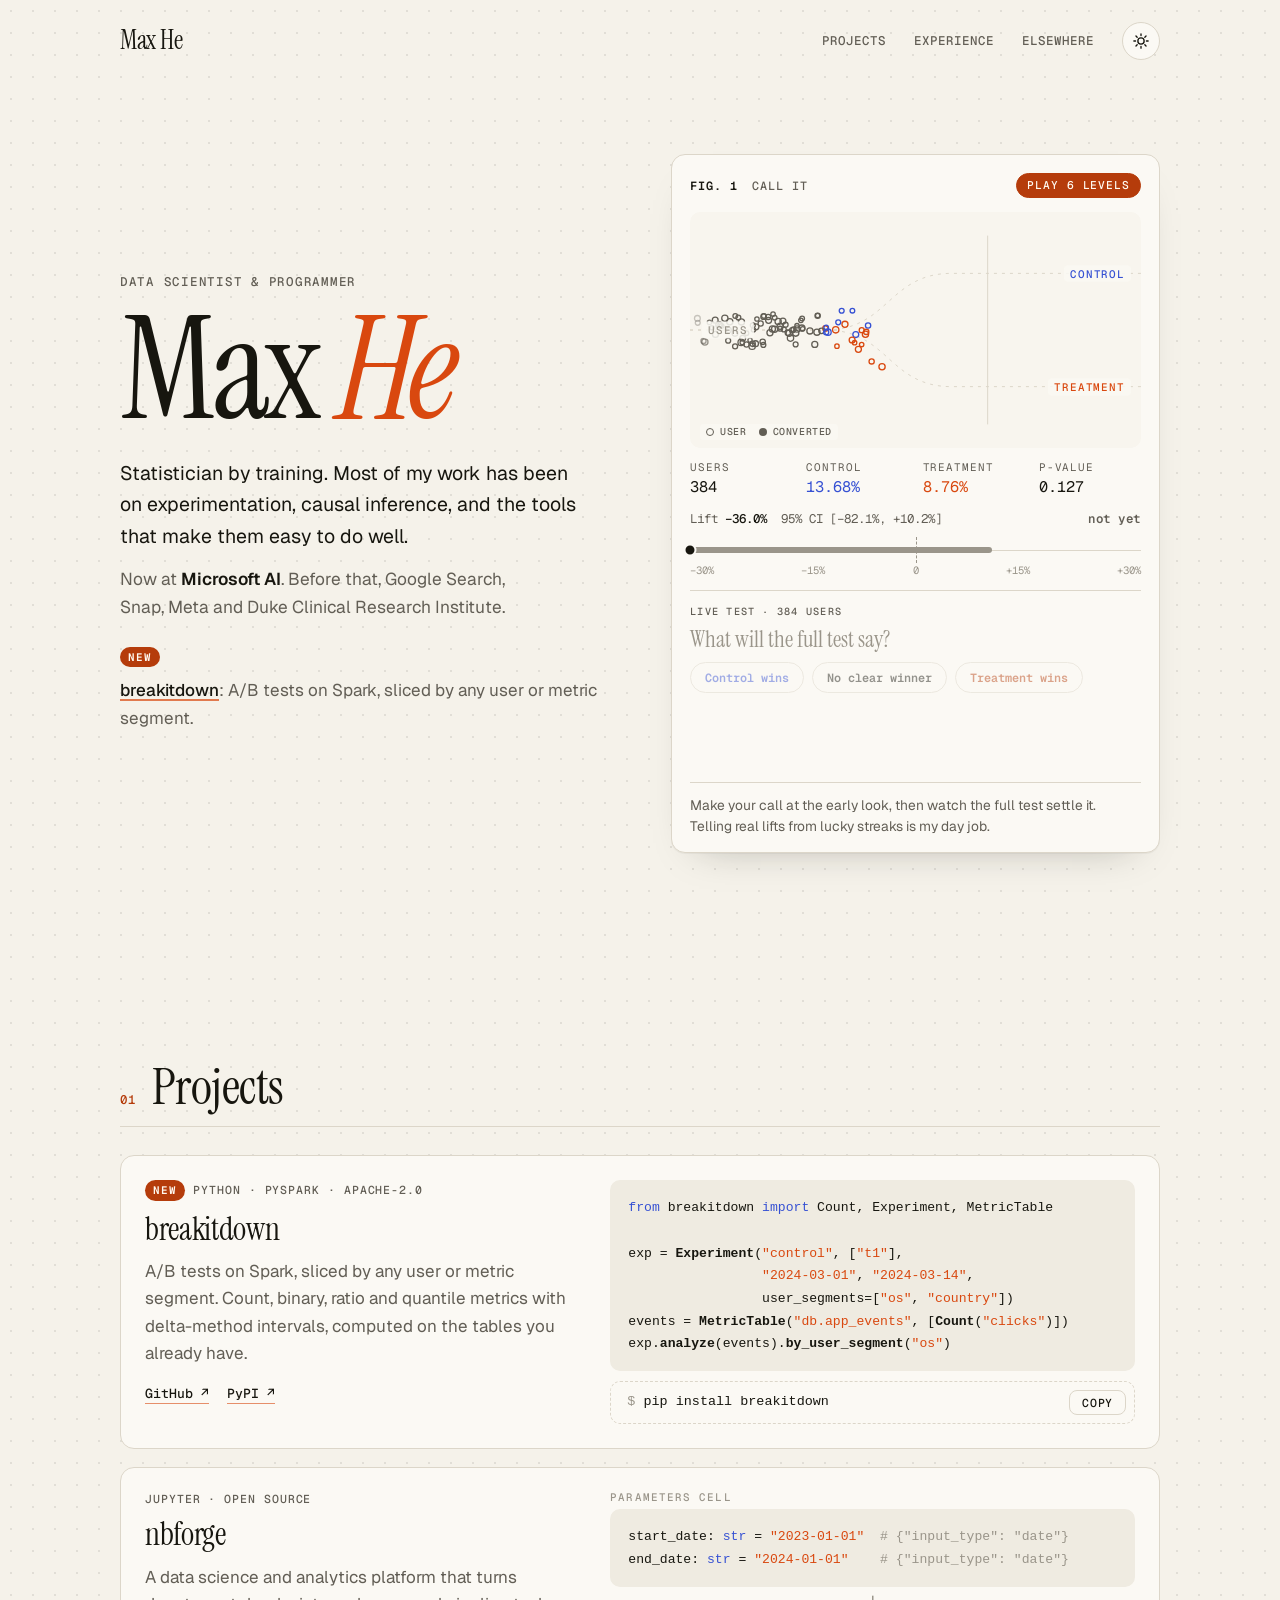
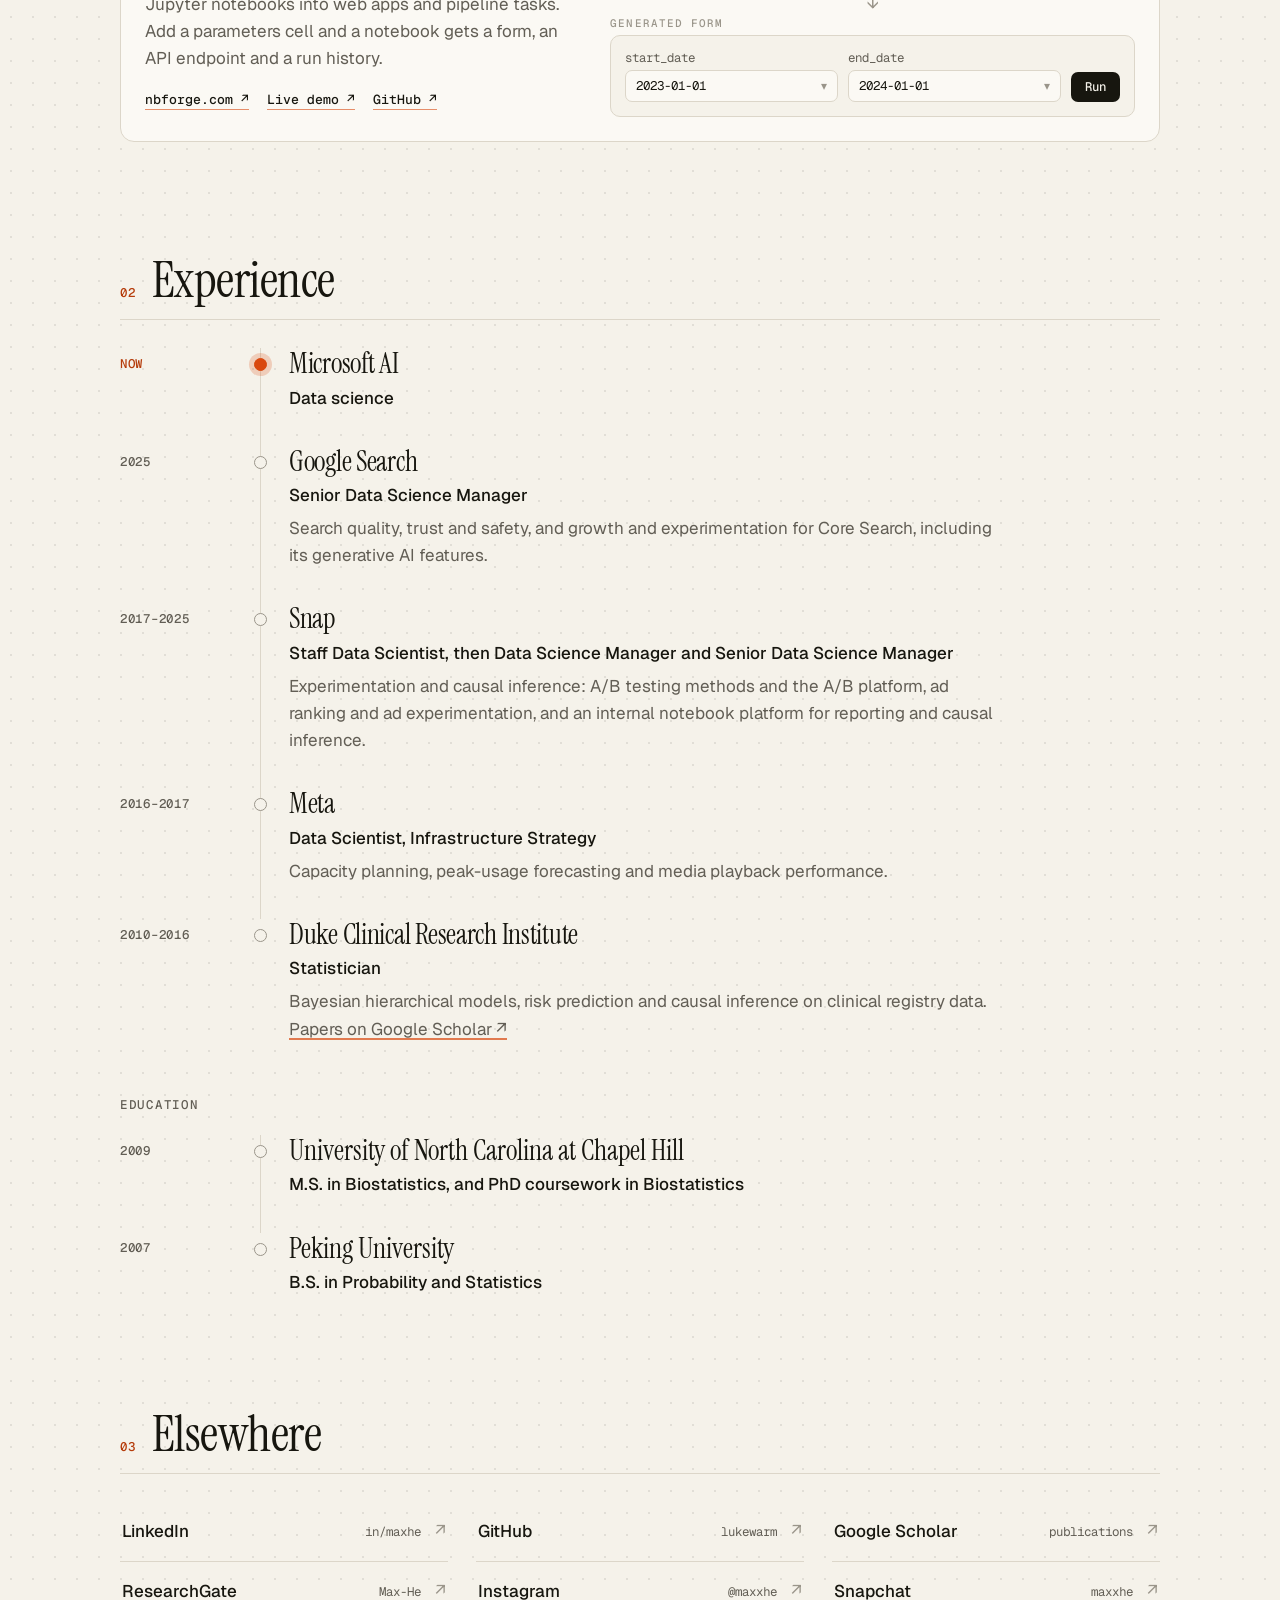
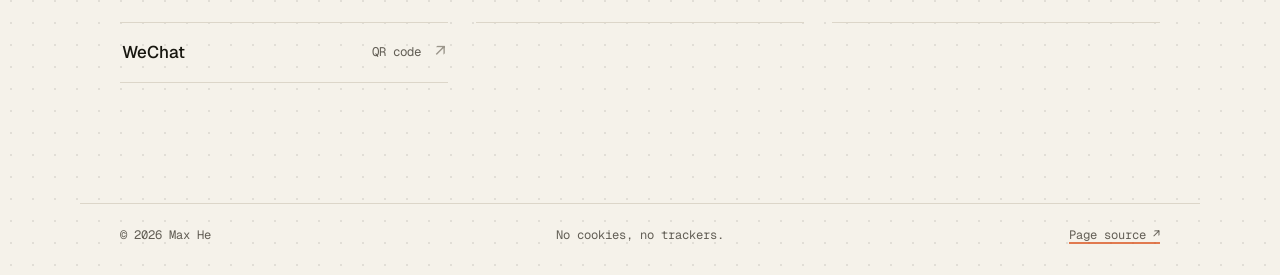
==== commit 2f52355b: "Turn Fig. 1 into a six-level experiment game Fig. 1 still loops the "Call it" demo on its own. Answe" ====
--- a/index.html
+++ b/index.html
@@ -92,44 +92,26 @@
         <p class="news"><span class="tag">New</span> <span><a href="#breakitdown">breakitdown</a>: A/B tests on Spark, sliced by any user or metric segment.</span></p>
       </div>
 
-      <figure class="figure" data-ab aria-labelledby="fig-caption">
+      <figure class="figure" id="play" data-game data-mode="demo" aria-labelledby="fig-caption">
         <div class="fig-head">
-          <span><b>Fig. 1</b> &nbsp;A live A/B test</span>
-          <button class="replay" type="button" data-ab-replay>
-            <svg width="12" height="12" viewBox="0 0 24 24" fill="none" stroke="currentColor" stroke-width="2.4" stroke-linecap="round" stroke-linejoin="round" aria-hidden="true"><path d="M3 12a9 9 0 1 0 3-6.7"/><path d="M3 3v6h6"/></svg>
-            Replay
-          </button>
+          <span class="fig-title"><b data-game-label>Fig. 1</b> <span data-game-title>Call it</span></span>
+          <span class="fig-actions">
+            <span class="hearts" data-game-hearts hidden></span>
+            <span class="score" data-game-score hidden></span>
+            <button class="replay" type="button" data-game-start>Play 6 levels</button>
+          </span>
         </div>
         <div class="stage">
-          <canvas role="img" aria-label="Users stream in from the left, split into a control and a treatment flight, and convert or not."></canvas>
-          <span class="lane users" aria-hidden="true">Users</span>
-          <span class="lane control" aria-hidden="true">Control</span>
-          <span class="lane treatment" aria-hidden="true">Treatment</span>
-          <span class="legend" aria-hidden="true"><i class="ring"></i>user <i class="dot"></i>converted</span>
+          <canvas role="img" aria-label="Users stream in, split into a control and a treatment group, and convert or not."></canvas>
+          <div data-game-labels aria-hidden="true"></div>
+          <div class="card" data-game-card hidden></div>
         </div>
-        <dl class="readout">
-          <div><dt>Users</dt><dd data-ab-n>0</dd></div>
-          <div><dt>Control</dt><dd class="control-value" data-ab-control>&mdash;</dd></div>
-          <div><dt>Treatment</dt><dd class="treatment-value" data-ab-treatment>&mdash;</dd></div>
-          <div><dt>p-value</dt><dd data-ab-p>&mdash;</dd></div>
-        </dl>
-        <div class="ci">
-          <div class="ci-row">
-            <span>Lift <strong data-ab-lift>&mdash;</strong> &nbsp;<span data-ab-ci>collecting&hellip;</span> <span class="truth" data-ab-truth></span></span>
-            <span class="verdict" data-ab-verdict></span>
-          </div>
-          <div class="track" aria-hidden="true">
-            <span class="zero"></span>
-            <span class="interval" data-ab-interval></span>
-            <span class="point" data-ab-point></span>
-            <span class="truth-mark" data-ab-truth-mark></span>
-          </div>
-          <div class="ticks" aria-hidden="true"><span>&minus;30%</span><span>&minus;15%</span><span>0</span><span>+15%</span><span>+30%</span></div>
-        </div>
-        <figcaption id="fig-caption">
-          Fake users, real statistics. Each run hides a true lift that's revealed at the end, so try calling it
-          before the interval does. <b>Telling real lifts from lucky streaks is my day job.</b>
+        <div data-game-stats></div>
+        <div class="console" data-game-console></div>
+        <figcaption id="fig-caption" data-game-caption>
+          Make your call at the early look, then watch the full test settle it. Telling real lifts from lucky streaks is my day job.
         </figcaption>
+        <p class="visually-hidden" aria-live="polite" data-game-live></p>
       </figure>
     </section>
 
@@ -286,5 +268,6 @@
   </dialog>
 
   <script src="/assets/site.js" defer></script>
+  <script src="/assets/game.js" defer></script>
 </body>
 </html>
--- a/assets/site.css
+++ b/assets/site.css
@@ -283,6 +283,7 @@
 .figure {
   margin: 0;
   padding: 18px 18px 16px;
+  scroll-margin-top: 16px;
   background: var(--surface);
   border: 1px solid var(--rule);
   border-radius: var(--radius);
@@ -409,9 +410,10 @@
 
 .ci-row {
   display: flex;
+  flex-wrap: wrap;
   align-items: baseline;
   justify-content: space-between;
-  gap: 12px;
+  gap: 2px 12px;
   font: 400 0.78rem/1.3 var(--mono);
   font-variant-numeric: tabular-nums;
   color: var(--muted);
@@ -483,11 +485,11 @@
   transition: left 0.18s linear;
 }
 
-.figure[data-kind="up"] .interval {
+.ci[data-kind="up"] .interval {
   background: var(--good);
 }
 
-.figure[data-kind="down"] .interval {
+.ci[data-kind="down"] .interval {
   background: var(--bad);
 }
 
@@ -505,12 +507,6 @@
   font-size: 0.86rem;
   line-height: 1.5;
   color: var(--muted);
-}
-
-.truth {
-  color: var(--accent-text);
-  font-weight: 600;
-  white-space: nowrap;
 }
 
 .truth-mark {
@@ -1002,6 +998,308 @@
   text-decoration: none;
 }
 
+/* ----------------------------------------------------- Fig. 1: the game */
+
+.fig-head {
+  flex-wrap: wrap;
+  row-gap: 8px;
+}
+
+.fig-title b {
+  margin-right: 6px;
+}
+
+.fig-actions {
+  display: inline-flex;
+  align-items: center;
+  gap: 10px;
+}
+
+.hearts {
+  color: var(--bad);
+  font-size: 0.9rem;
+  letter-spacing: 0.06em;
+}
+
+.score {
+  color: var(--ink);
+  letter-spacing: 0.06em;
+}
+
+.hearts[hidden],
+.score[hidden],
+.card[hidden] {
+  display: none;
+}
+
+.figure[data-mode="demo"] .replay {
+  border-color: var(--accent-text);
+  background: var(--accent-text);
+  color: var(--on-accent);
+}
+
+.figure[data-mode="demo"] .replay:hover {
+  border-color: var(--ink);
+  background: var(--ink);
+  color: var(--paper);
+}
+
+/* a level's title card, and the final score, over the stage */
+.card {
+  position: absolute;
+  inset: 0;
+  z-index: 2;
+  display: flex;
+  flex-direction: column;
+  align-items: center;
+  justify-content: center;
+  gap: 8px;
+  padding: 16px;
+  background: color-mix(in oklab, var(--surface) 88%, transparent);
+  backdrop-filter: blur(3px);
+  text-align: center;
+  animation: card-in 0.35s ease-out;
+}
+
+@keyframes card-in {
+  from {
+    opacity: 0;
+    transform: scale(0.98);
+  }
+}
+
+.card-label {
+  font: 500 0.64rem/1.2 var(--mono);
+  letter-spacing: 0.12em;
+  text-transform: uppercase;
+  color: var(--muted);
+}
+
+.card-title {
+  font: 400 clamp(1.9rem, 4vw, 2.4rem)/1 var(--serif);
+}
+
+.card-text {
+  max-width: 34ch;
+  font-size: 0.95rem;
+  line-height: 1.4;
+}
+
+.card-squares {
+  font-size: 1.1rem;
+  letter-spacing: 0.14em;
+}
+
+.card-note {
+  font: 400 0.68rem/1.3 var(--mono);
+  color: var(--muted);
+}
+
+/* the question, the choices and the verdict, under the numbers */
+.console {
+  display: grid;
+  align-content: start;
+  gap: 9px;
+  min-height: 178px;
+  margin-top: 14px;
+  padding-top: 14px;
+  border-top: 1px solid var(--rule);
+}
+
+.console p {
+  margin: 0;
+}
+
+.console-label {
+  font: 500 0.64rem/1.3 var(--mono);
+  letter-spacing: 0.12em;
+  text-transform: uppercase;
+  color: var(--muted);
+}
+
+.console-question {
+  font: 400 1.42rem/1.12 var(--serif);
+}
+
+.console-question.waiting {
+  color: var(--faint);
+}
+
+.choices,
+.actions {
+  display: flex;
+  flex-wrap: wrap;
+  gap: 8px;
+}
+
+.choice {
+  padding: 9px 14px;
+  border: 1.5px solid var(--rule);
+  border-radius: 999px;
+  background: var(--surface);
+  color: var(--ink);
+  font: 600 0.74rem/1 var(--mono);
+  cursor: pointer;
+}
+
+.choice:hover {
+  border-color: currentColor;
+}
+
+.choice[data-tone="control"] {
+  color: var(--control);
+}
+
+.choice[data-tone="treatment"] {
+  color: var(--accent-text);
+}
+
+.choice[data-tone="good"] {
+  color: var(--good);
+}
+
+.choice[data-tone="bad"] {
+  color: var(--bad);
+}
+
+.choice:disabled {
+  opacity: 0.45;
+  cursor: default;
+}
+
+.choice:disabled:hover {
+  border-color: var(--rule);
+}
+
+.choice[aria-pressed="true"],
+.choice[aria-pressed="true"]:hover {
+  opacity: 1;
+  border-color: currentColor;
+  background: color-mix(in oklab, currentColor 12%, var(--surface));
+}
+
+.choice.primary {
+  border-color: var(--ink);
+  background: var(--ink);
+  color: var(--paper);
+}
+
+.choice.primary:hover {
+  border-color: var(--accent-text);
+  background: var(--accent-text);
+  color: var(--on-accent);
+}
+
+.console-foot {
+  display: flex;
+  align-items: center;
+  gap: 10px;
+  min-height: 12px;
+}
+
+.timer {
+  display: block;
+  flex: 0 0 auto;
+  width: min(160px, 40%);
+  height: 3px;
+  border-radius: 2px;
+  background: var(--rule);
+  overflow: hidden;
+}
+
+.timer span {
+  display: block;
+  height: 100%;
+  background: var(--accent);
+  transform-origin: left center;
+}
+
+.console-note {
+  font: 400 0.66rem/1.2 var(--mono);
+  color: var(--muted);
+}
+
+.result-head {
+  display: flex;
+  align-items: center;
+  gap: 10px;
+  min-height: 21px;
+}
+
+.badge {
+  padding: 4px 9px 3px;
+  border-radius: 999px;
+  background: var(--bad);
+  color: var(--surface);
+  font: 600 0.66rem/1.2 var(--mono);
+  letter-spacing: 0.08em;
+  text-transform: uppercase;
+}
+
+.figure[data-correct="true"] .badge {
+  background: var(--good);
+}
+
+.points {
+  font: 500 0.72rem/1 var(--mono);
+  color: var(--ink);
+}
+
+.result-title {
+  font: 400 1.65rem/1 var(--serif);
+}
+
+.result-message {
+  max-width: 52ch;
+  font-weight: 500;
+  line-height: 1.38;
+}
+
+.result-detail {
+  font: 400 0.68rem/1.45 var(--mono);
+  color: var(--muted);
+}
+
+.result-note {
+  font: 500 0.7rem/1.45 var(--mono);
+  color: var(--accent-text);
+}
+
+.result-foot {
+  display: flex;
+  flex-wrap: wrap;
+  align-items: center;
+  justify-content: space-between;
+  gap: 10px 16px;
+  margin-top: 3px;
+}
+
+.result-lesson {
+  flex: 1 1 220px;
+  padding-left: 10px;
+  border-left: 2px solid var(--accent);
+  font-size: 0.84rem;
+  line-height: 1.4;
+  color: var(--muted);
+}
+
+.result-foot .choice {
+  margin-left: auto;
+}
+
+.interval-early {
+  /* the early look's interval, left on the track for comparison */
+  position: absolute;
+  top: 50%;
+  height: 14px;
+  border: 1px dashed var(--faint);
+  border-radius: 7px;
+  background: color-mix(in oklab, var(--faint) 22%, transparent);
+  opacity: 0;
+  transform: translateY(-50%);
+  transition: opacity 0.3s ease;
+}
+
 /* -------------------------------------------------------------- responsive */
 
 @media (max-width: 900px) {
@@ -1026,6 +1324,22 @@
 
   .readout {
     grid-template-columns: repeat(2, minmax(0, 1fr));
+  }
+
+  .stage {
+    height: 228px;
+  }
+
+  .console-question {
+    font-size: 1.28rem;
+  }
+
+  .console {
+    min-height: 0;
+  }
+
+  .ci-label {
+    display: none;
   }
 
   .project {
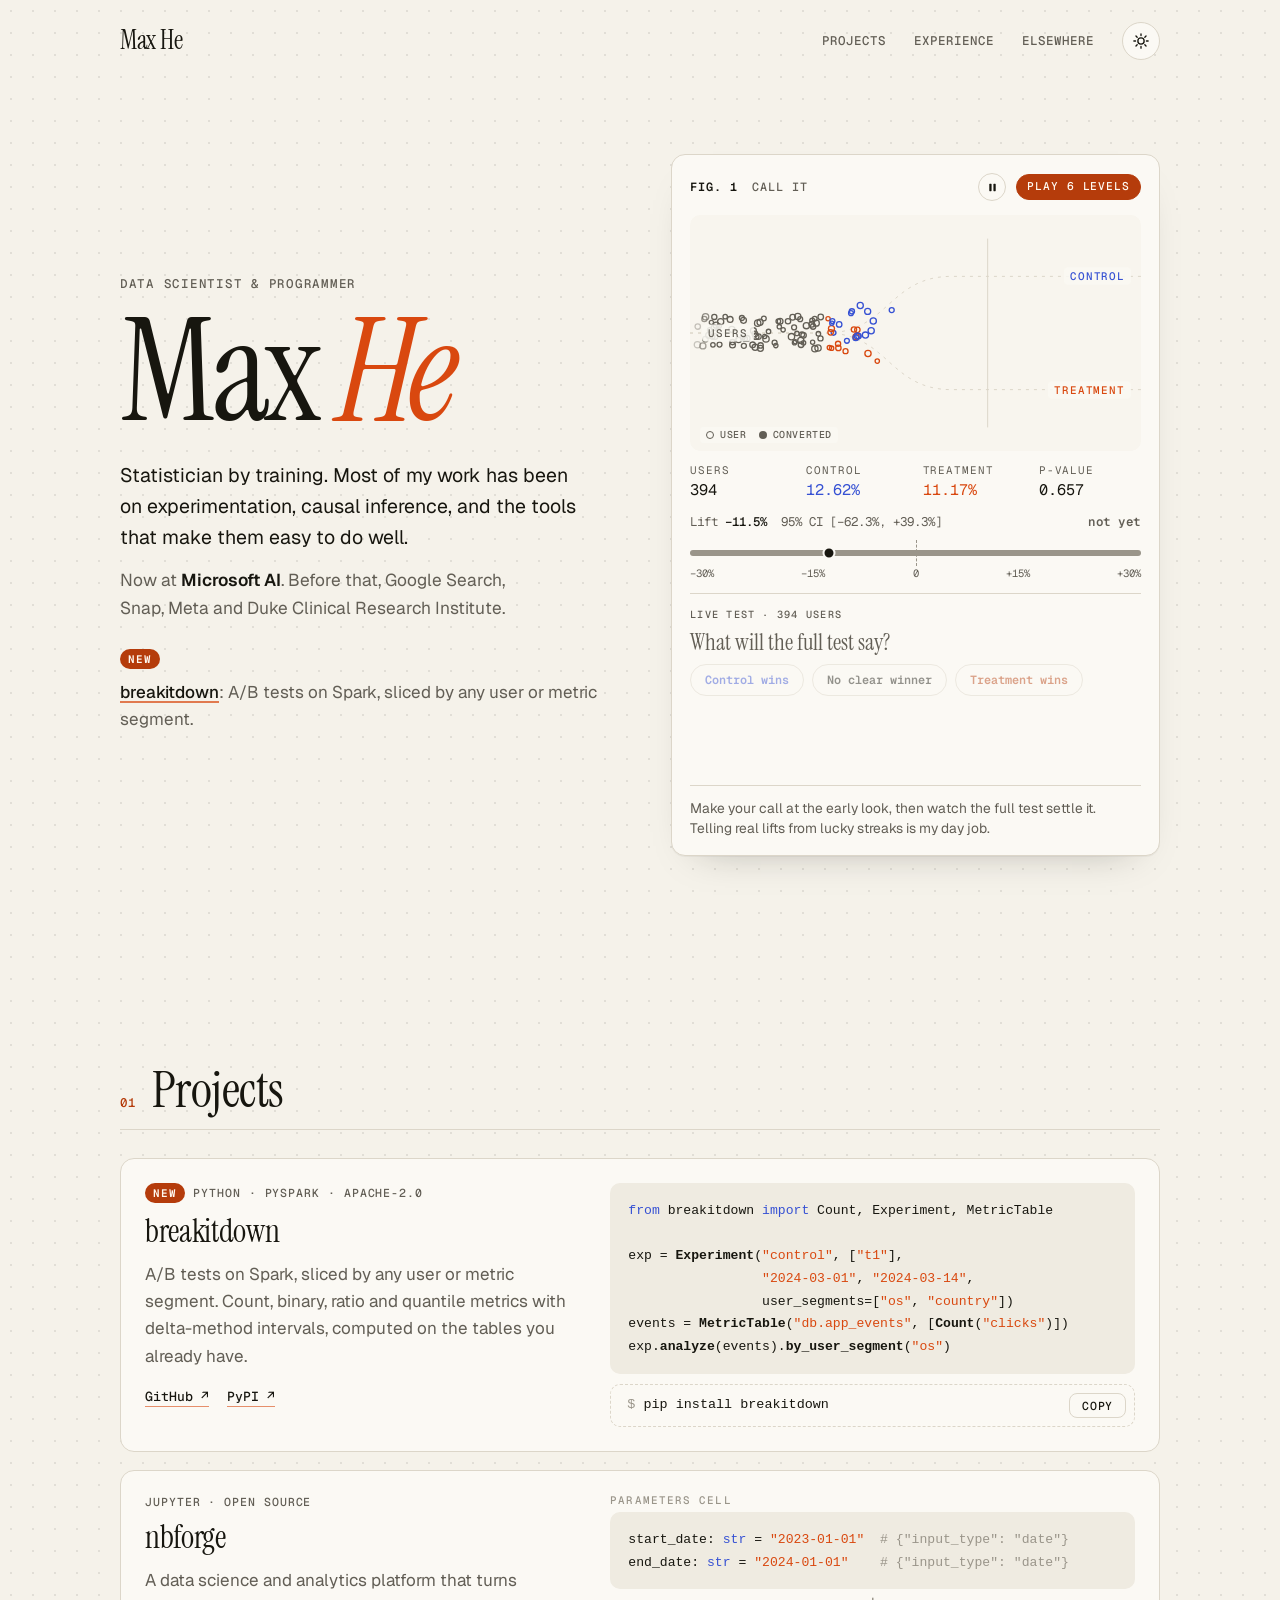
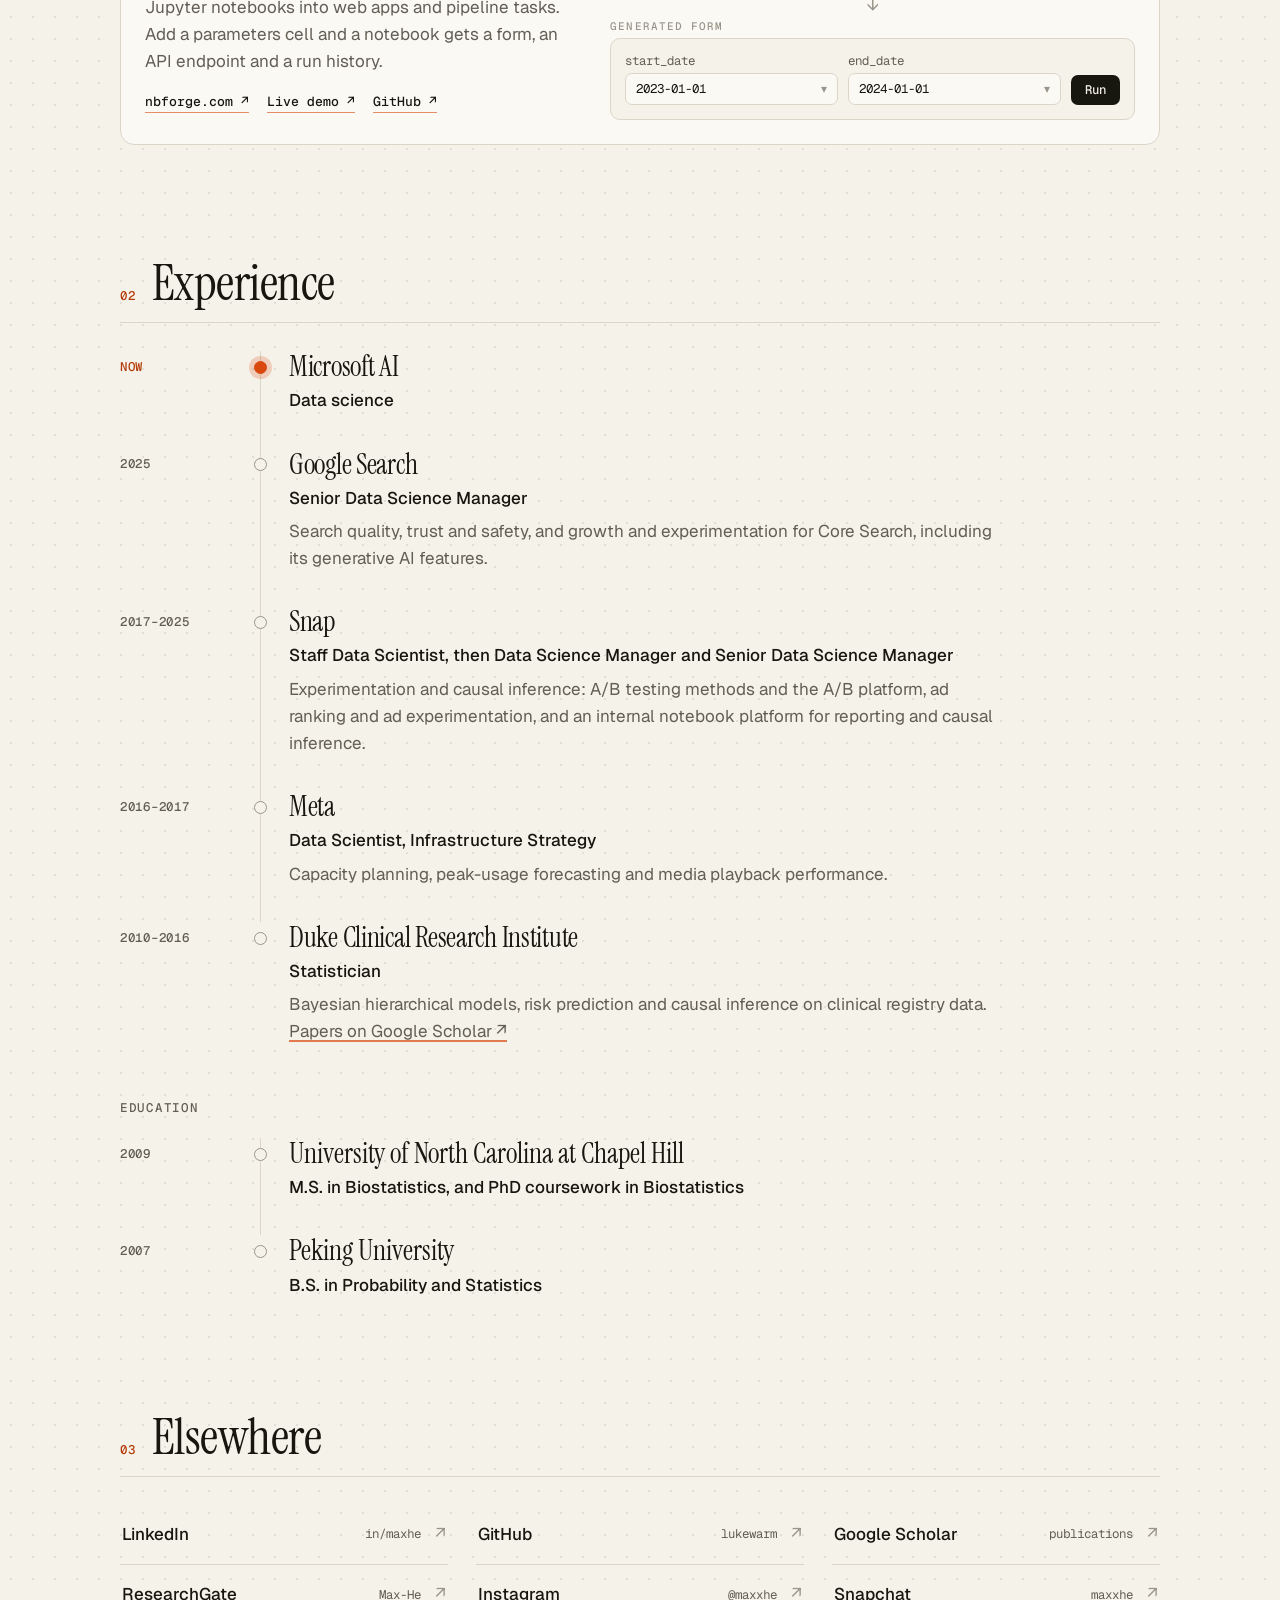
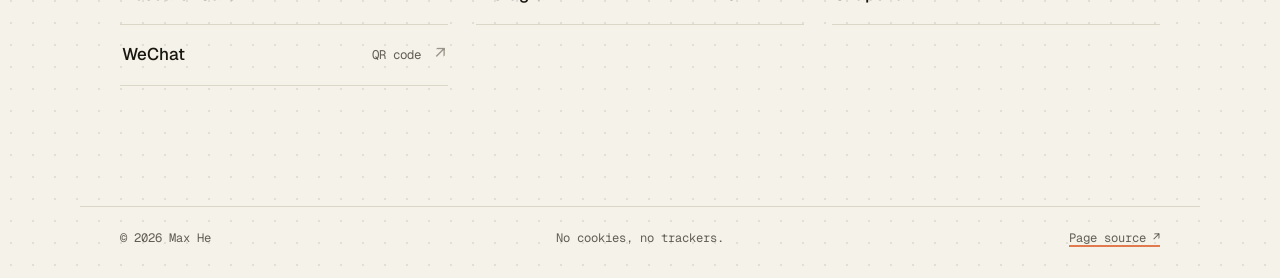
==== commit 9e87e57c: "Let players start each level, and make the game accessible Level intros now wait for a Start button " ====
--- a/index.html
+++ b/index.html
@@ -98,6 +98,10 @@
           <span class="fig-actions">
             <span class="hearts" data-game-hearts hidden></span>
             <span class="score" data-game-score hidden></span>
+            <button class="icon-button" type="button" data-game-pause aria-pressed="false" aria-label="Pause" title="Pause">
+              <svg class="pause-icon" viewBox="0 0 24 24" fill="currentColor" aria-hidden="true"><rect x="5" y="4" width="5" height="16" rx="1.2"/><rect x="14" y="4" width="5" height="16" rx="1.2"/></svg>
+              <svg class="play-icon" viewBox="0 0 24 24" fill="currentColor" aria-hidden="true"><path d="M7 4.8v14.4a1 1 0 0 0 1.53.85l11.4-7.2a1 1 0 0 0 0-1.7L8.53 3.95A1 1 0 0 0 7 4.8Z"/></svg>
+            </button>
             <button class="replay" type="button" data-game-start>Play 6 levels</button>
           </span>
         </div>
@@ -107,7 +111,7 @@
           <div class="card" data-game-card hidden></div>
         </div>
         <div data-game-stats></div>
-        <div class="console" data-game-console></div>
+        <div class="console" data-game-console tabindex="-1"></div>
         <figcaption id="fig-caption" data-game-caption>
           Make your call at the early look, then watch the full test settle it. Telling real lifts from lucky streaks is my day job.
         </figcaption>
--- a/assets/site.css
+++ b/assets/site.css
@@ -366,7 +366,7 @@
   left: 12px;
   right: auto;
   top: 50%;
-  color: var(--faint);
+  color: var(--muted);
 }
 
 .readout {
@@ -497,7 +497,7 @@
   display: flex;
   justify-content: space-between;
   font: 400 0.66rem/1 var(--mono);
-  color: var(--faint);
+  color: var(--muted);
 }
 
 .figure figcaption {
@@ -1028,8 +1028,41 @@
 
 .hearts[hidden],
 .score[hidden],
+.icon-button[hidden],
 .card[hidden] {
   display: none;
+}
+
+/* pauses the animation */
+.icon-button {
+  display: inline-grid;
+  place-items: center;
+  width: 28px;
+  height: 28px;
+  padding: 0;
+  border: 1px solid var(--rule);
+  border-radius: 50%;
+  background: transparent;
+  color: var(--ink);
+  cursor: pointer;
+}
+
+.icon-button:hover {
+  border-color: var(--ink);
+}
+
+.icon-button svg {
+  width: 11px;
+  height: 11px;
+}
+
+.icon-button .play-icon,
+.icon-button[aria-pressed="true"] .pause-icon {
+  display: none;
+}
+
+.icon-button[aria-pressed="true"] .play-icon {
+  display: block;
 }
 
 .figure[data-mode="demo"] .replay {
@@ -1090,6 +1123,10 @@
   letter-spacing: 0.14em;
 }
 
+.card .choice {
+  margin-top: 6px;
+}
+
 .card-note {
   font: 400 0.68rem/1.3 var(--mono);
   color: var(--muted);
@@ -1122,7 +1159,17 @@
 }
 
 .console-question.waiting {
-  color: var(--faint);
+  color: var(--muted);
+}
+
+.console-brief {
+  max-width: 54ch;
+  font-size: 0.95rem;
+  line-height: 1.45;
+}
+
+.console:focus {
+  outline: none;  /* it only holds focus between one set of buttons and the next */
 }
 
 .choices,
@@ -1338,6 +1385,15 @@
     min-height: 0;
   }
 
+  .choice {
+    padding: 11px 16px;
+  }
+
+  .icon-button {
+    width: 32px;
+    height: 32px;
+  }
+
   .ci-label {
     display: none;
   }
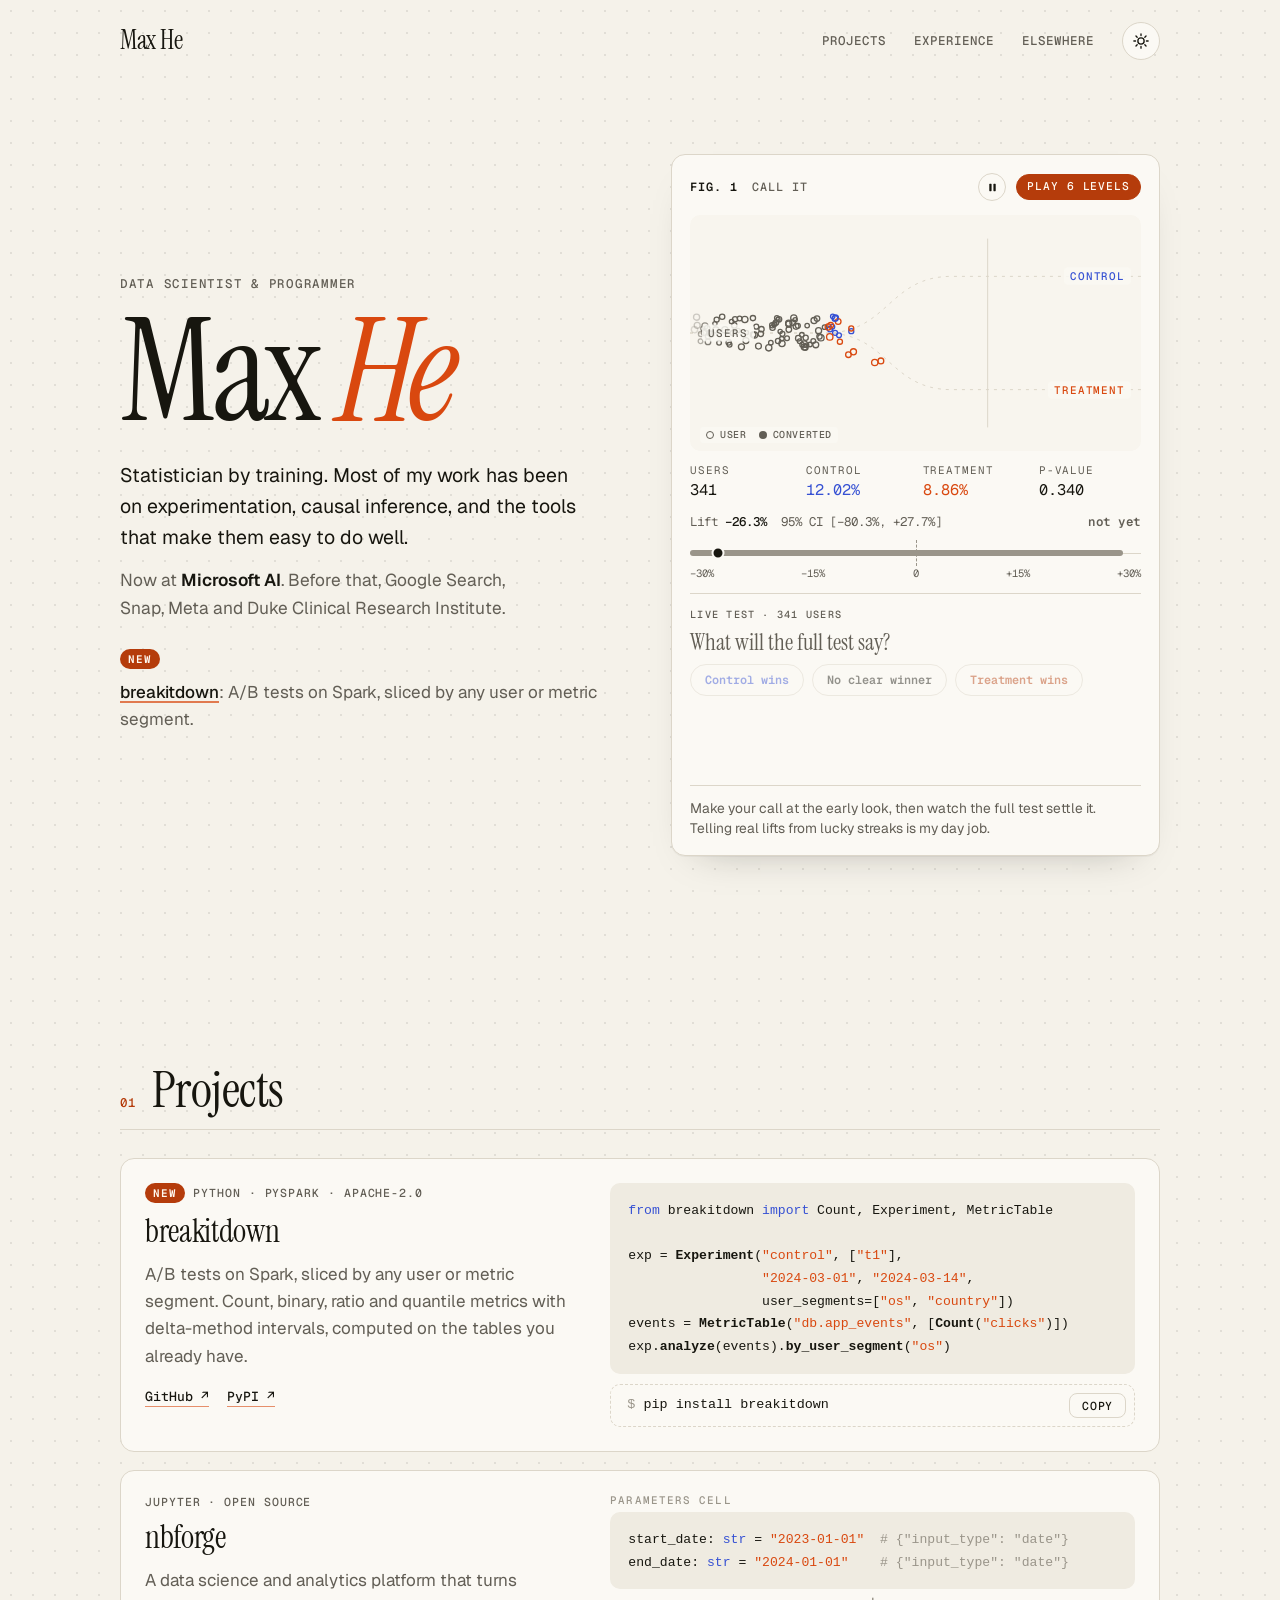
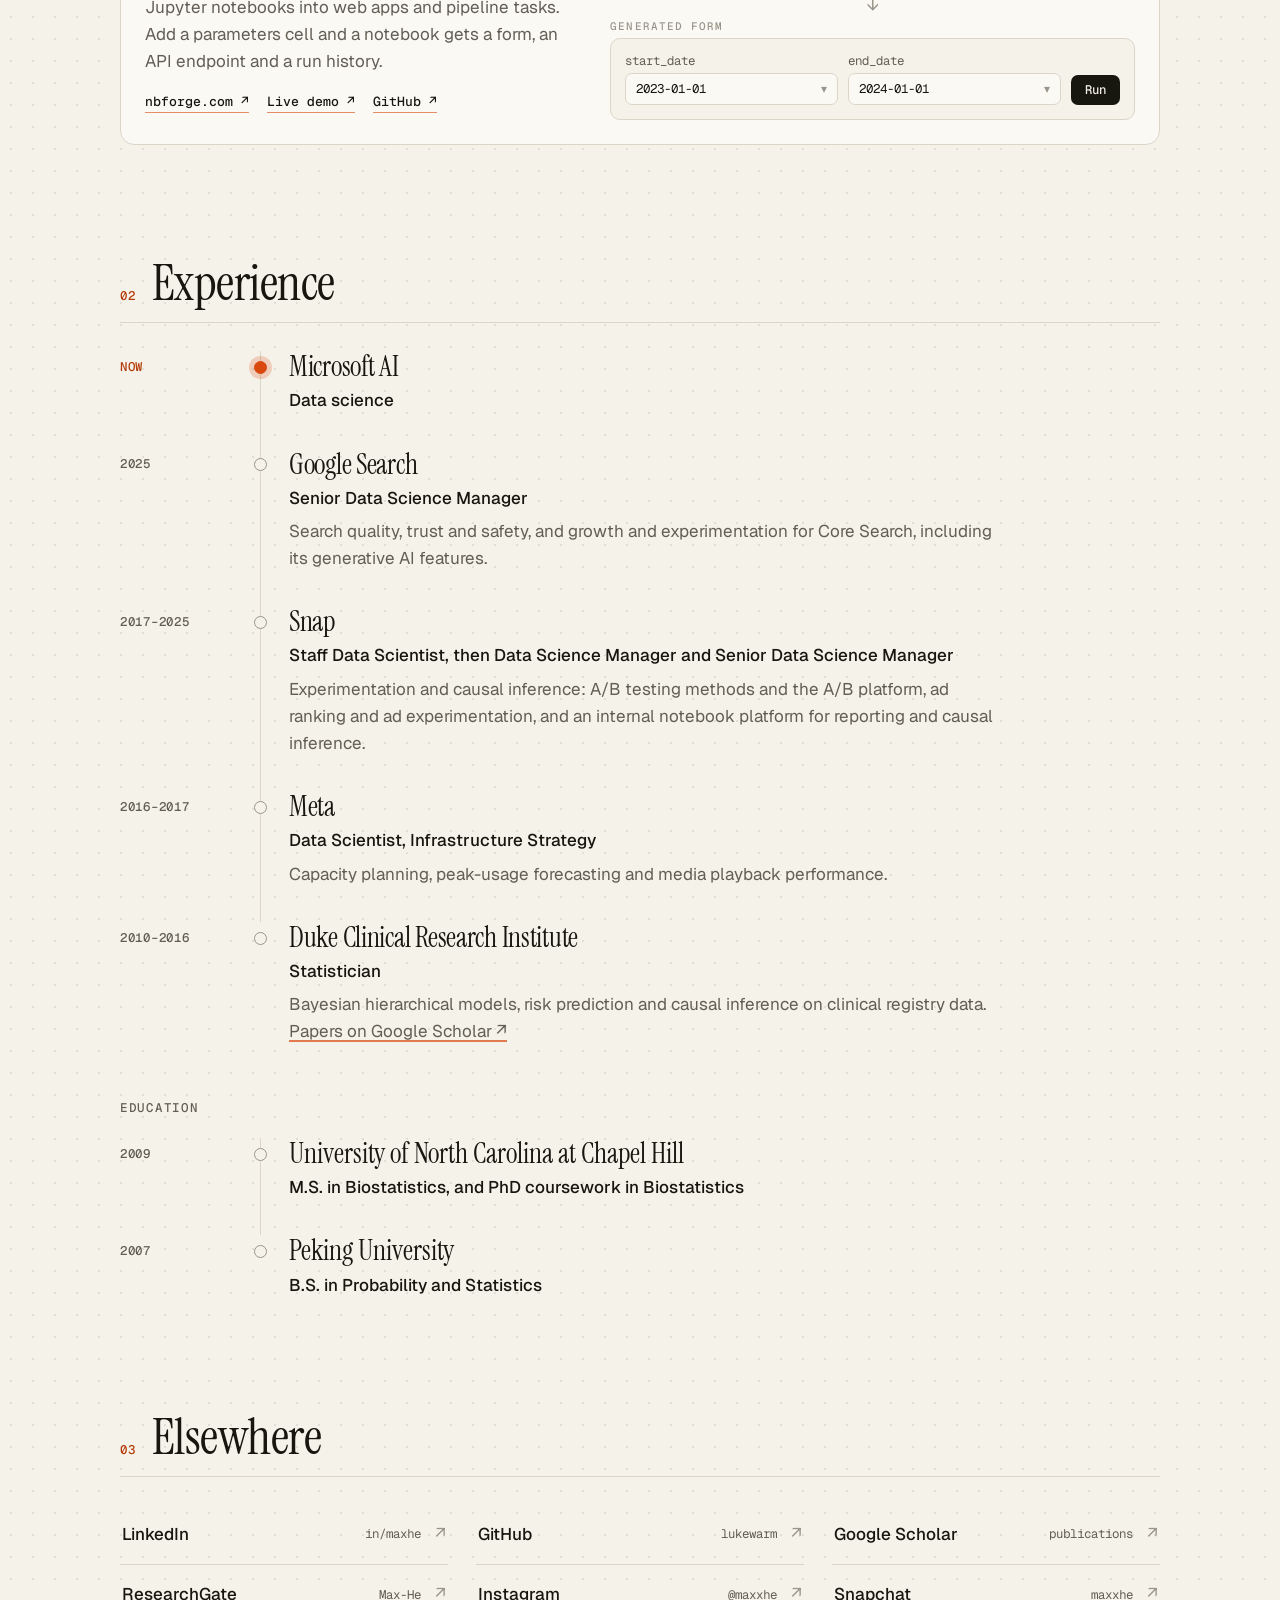
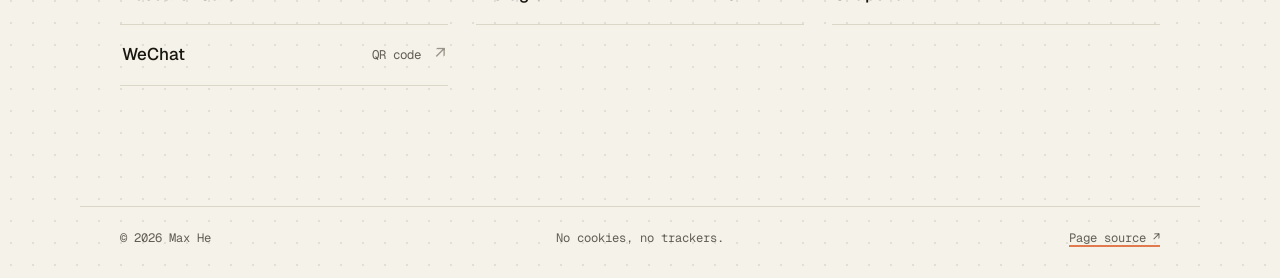
==== commit 12895a2b: "Help search engines and AI assistants find and describe the site - sitemap.xml, and robots.txt point" ====
--- a/index.html
+++ b/index.html
@@ -4,13 +4,19 @@
   <meta charset="utf-8">
   <meta name="viewport" content="width=device-width, initial-scale=1">
   <title>Max He · Data scientist &amp; programmer</title>
-  <meta name="description" content="Max He is a data scientist and programmer at Microsoft AI, formerly at Google Search, Snap, Meta and Duke Clinical Research Institute. Experimentation, causal inference, breakitdown and nbforge.">
+  <meta name="description" content="Max He is a data scientist and programmer at Microsoft AI, working on experimentation, A/B testing and causal inference. Formerly at Google, Snap and Meta.">
+  <meta name="author" content="Max He">
+  <meta name="robots" content="index, follow, max-image-preview:large, max-snippet:-1">
   <link rel="canonical" href="https://maxhe.org/">
   <meta name="color-scheme" content="light dark">
   <meta name="theme-color" content="#f5f2ea" media="(prefers-color-scheme: light)">
   <meta name="theme-color" content="#0f0f0e" media="(prefers-color-scheme: dark)">
 
-  <meta property="og:type" content="website">
+  <meta property="og:type" content="profile">
+  <meta property="og:site_name" content="Max He">
+  <meta property="profile:first_name" content="Max">
+  <meta property="profile:last_name" content="He">
+  <meta property="og:locale" content="en_US">
   <meta property="og:url" content="https://maxhe.org/">
   <meta property="og:title" content="Max He · Data scientist &amp; programmer">
   <meta property="og:description" content="Statistician by training. Experimentation, causal inference and the tools that make them easy. Now at Microsoft AI.">
@@ -41,22 +47,80 @@
   <script type="application/ld+json">
   {
     "@context": "https://schema.org",
-    "@type": "Person",
-    "name": "Max He",
-    "url": "https://maxhe.org/",
-    "jobTitle": "Data Scientist",
-    "worksFor": { "@type": "Organization", "name": "Microsoft AI" },
-    "alumniOf": [
-      { "@type": "CollegeOrUniversity", "name": "Peking University" },
-      { "@type": "CollegeOrUniversity", "name": "University of North Carolina at Chapel Hill" }
-    ],
-    "knowsAbout": ["Experimentation", "A/B testing", "Causal inference", "Biostatistics", "Data science platforms"],
-    "sameAs": [
-      "https://linkedin.com/in/maxhe",
-      "https://github.com/lukewarm",
-      "https://scholar.google.com/citations?user=_ZgzMYUAAAAJ",
-      "https://www.researchgate.net/profile/Max-He",
-      "https://instagram.com/maxxhe"
+    "@graph": [
+      {
+        "@type": "ProfilePage",
+        "@id": "https://maxhe.org/#page",
+        "url": "https://maxhe.org/",
+        "name": "Max He · Data scientist & programmer",
+        "inLanguage": "en",
+        "dateModified": "2026-11-07",
+        "mainEntity": { "@id": "https://maxhe.org/#person" },
+        "isPartOf": { "@id": "https://maxhe.org/#website" }
+      },
+      {
+        "@type": "WebSite",
+        "@id": "https://maxhe.org/#website",
+        "url": "https://maxhe.org/",
+        "name": "Max He",
+        "publisher": { "@id": "https://maxhe.org/#person" }
+      },
+      {
+        "@type": "Person",
+        "@id": "https://maxhe.org/#person",
+        "name": "Max He",
+        "url": "https://maxhe.org/",
+        "description": "Data scientist and programmer at Microsoft AI. Statistician by training, working on experimentation, causal inference and the tools that make them easy to do well.",
+        "jobTitle": "Data Scientist",
+        "worksFor": { "@type": "Organization", "name": "Microsoft AI" },
+        "alumniOf": [
+          { "@type": "CollegeOrUniversity", "name": "University of North Carolina at Chapel Hill", "sameAs": "https://en.wikipedia.org/wiki/University_of_North_Carolina_at_Chapel_Hill" },
+          { "@type": "CollegeOrUniversity", "name": "Peking University", "sameAs": "https://en.wikipedia.org/wiki/Peking_University" },
+          { "@type": "Organization", "name": "Google" },
+          { "@type": "Organization", "name": "Snap Inc." },
+          { "@type": "Organization", "name": "Meta" },
+          { "@type": "Organization", "name": "Duke Clinical Research Institute" }
+        ],
+        "knowsAbout": ["Experimentation", "A/B testing", "Causal inference", "Statistics", "Biostatistics", "Bayesian statistics", "Data science platforms", "Apache Spark", "Python"],
+        "sameAs": [
+          "https://www.linkedin.com/in/maxhe/",
+          "https://github.com/lukewarm",
+          "https://scholar.google.com/citations?user=_ZgzMYUAAAAJ",
+          "https://www.researchgate.net/profile/Max-He",
+          "https://instagram.com/maxxhe"
+        ]
+      },
+      {
+        "@type": "SoftwareSourceCode",
+        "@id": "https://maxhe.org/#breakitdown",
+        "name": "breakitdown",
+        "description": "A/B tests on Spark, sliced by any user or metric segment. Count, binary, ratio and quantile metrics with delta-method intervals.",
+        "url": "https://pypi.org/project/breakitdown/",
+        "codeRepository": "https://github.com/lukewarm/breakitdown",
+        "programmingLanguage": "Python",
+        "runtimePlatform": "Apache Spark",
+        "license": "https://www.apache.org/licenses/LICENSE-2.0",
+        "author": { "@id": "https://maxhe.org/#person" }
+      },
+      {
+        "@type": "SoftwareSourceCode",
+        "@id": "https://maxhe.org/#nbforge",
+        "name": "nbforge",
+        "description": "A data science and analytics platform that turns Jupyter notebooks into web apps and pipeline tasks.",
+        "url": "https://nbforge.com",
+        "codeRepository": "https://github.com/lukewarm/nbforge",
+        "programmingLanguage": ["Python", "JavaScript"],
+        "license": "https://opensource.org/licenses/MIT",
+        "author": { "@id": "https://maxhe.org/#person" }
+      },
+      {
+        "@type": "Game",
+        "@id": "https://maxhe.org/#play",
+        "name": "Lucky Streak",
+        "description": "A six-level browser game about the ways an A/B test can fool you: peeking, multiple testing, sample ratio mismatch, hidden segment effects, outliers and Twyman's law.",
+        "url": "https://maxhe.org/#play",
+        "author": { "@id": "https://maxhe.org/#person" }
+      }
     ]
   }
   </script>
@@ -98,11 +162,11 @@
           <span class="fig-actions">
             <span class="hearts" data-game-hearts hidden></span>
             <span class="score" data-game-score hidden></span>
-            <button class="icon-button" type="button" data-game-pause aria-pressed="false" aria-label="Pause" title="Pause">
+            <button class="icon-button" type="button" data-game-pause aria-pressed="false" aria-label="Pause" title="Pause" hidden>
               <svg class="pause-icon" viewBox="0 0 24 24" fill="currentColor" aria-hidden="true"><rect x="5" y="4" width="5" height="16" rx="1.2"/><rect x="14" y="4" width="5" height="16" rx="1.2"/></svg>
               <svg class="play-icon" viewBox="0 0 24 24" fill="currentColor" aria-hidden="true"><path d="M7 4.8v14.4a1 1 0 0 0 1.53.85l11.4-7.2a1 1 0 0 0 0-1.7L8.53 3.95A1 1 0 0 0 7 4.8Z"/></svg>
             </button>
-            <button class="replay" type="button" data-game-start>Play 6 levels</button>
+            <button class="replay" type="button" data-game-start hidden>Play 6 levels</button>
           </span>
         </div>
         <div class="stage">
@@ -111,7 +175,14 @@
           <div class="card" data-game-card hidden></div>
         </div>
         <div data-game-stats></div>
-        <div class="console" data-game-console tabindex="-1"></div>
+        <div class="console" data-game-console tabindex="-1">
+          <noscript>
+            <p class="console-brief">This figure is a game, and it needs JavaScript. Its six levels are classic ways an A/B test can fool you:
+              calling a test early (peeking), one lucky metric out of twenty (multiple testing), a broken 50:50 split
+              (sample ratio mismatch), a flat average hiding segments that moved (heterogeneous treatment effects),
+              one big spender (outliers), and a result too good to be true (Twyman's law).</p>
+          </noscript>
+        </div>
         <figcaption id="fig-caption" data-game-caption>
           Make your call at the early look, then watch the full test settle it. Telling real lifts from lucky streaks is my day job.
         </figcaption>
@@ -247,12 +318,12 @@
     <section id="elsewhere" class="section" aria-labelledby="elsewhere-title">
       <div class="section-head"><span class="num">03</span><h2 id="elsewhere-title">Elsewhere</h2></div>
       <ul class="links">
-        <li><a href="https://linkedin.com/in/maxhe" target="_blank" rel="noopener noreferrer"><span class="name">LinkedIn</span><span class="handle">in/maxhe</span><span class="arrow" aria-hidden="true">↗</span></a></li>
-        <li><a href="https://github.com/lukewarm" target="_blank" rel="noopener noreferrer"><span class="name">GitHub</span><span class="handle">lukewarm</span><span class="arrow" aria-hidden="true">↗</span></a></li>
-        <li><a href="https://go.maxhe.org/gs" target="_blank" rel="noopener noreferrer"><span class="name">Google Scholar</span><span class="handle">publications</span><span class="arrow" aria-hidden="true">↗</span></a></li>
-        <li><a href="https://www.researchgate.net/profile/Max-He" target="_blank" rel="noopener noreferrer"><span class="name">ResearchGate</span><span class="handle">Max-He</span><span class="arrow" aria-hidden="true">↗</span></a></li>
-        <li><a href="https://instagram.com/maxxhe" target="_blank" rel="noopener noreferrer"><span class="name">Instagram</span><span class="handle">@maxxhe</span><span class="arrow" aria-hidden="true">↗</span></a></li>
-        <li><a href="https://snapchat.com/add/maxxhe" target="_blank" rel="noopener noreferrer"><span class="name">Snapchat</span><span class="handle">maxxhe</span><span class="arrow" aria-hidden="true">↗</span></a></li>
+        <li><a href="https://linkedin.com/in/maxhe" target="_blank" rel="me noopener noreferrer"><span class="name">LinkedIn</span><span class="handle">in/maxhe</span><span class="arrow" aria-hidden="true">↗</span></a></li>
+        <li><a href="https://github.com/lukewarm" target="_blank" rel="me noopener noreferrer"><span class="name">GitHub</span><span class="handle">lukewarm</span><span class="arrow" aria-hidden="true">↗</span></a></li>
+        <li><a href="https://go.maxhe.org/gs" target="_blank" rel="me noopener noreferrer"><span class="name">Google Scholar</span><span class="handle">publications</span><span class="arrow" aria-hidden="true">↗</span></a></li>
+        <li><a href="https://www.researchgate.net/profile/Max-He" target="_blank" rel="me noopener noreferrer"><span class="name">ResearchGate</span><span class="handle">Max-He</span><span class="arrow" aria-hidden="true">↗</span></a></li>
+        <li><a href="https://instagram.com/maxxhe" target="_blank" rel="me noopener noreferrer"><span class="name">Instagram</span><span class="handle">@maxxhe</span><span class="arrow" aria-hidden="true">↗</span></a></li>
+        <li><a href="https://snapchat.com/add/maxxhe" target="_blank" rel="me noopener noreferrer"><span class="name">Snapchat</span><span class="handle">maxxhe</span><span class="arrow" aria-hidden="true">↗</span></a></li>
         <li><a href="/images/wechat_qr.jpg" data-open-wechat><span class="name">WeChat</span><span class="handle">QR code</span><span class="arrow" aria-hidden="true">↗</span></a></li>
       </ul>
     </section>
--- a/assets/site.css
+++ b/assets/site.css
@@ -1029,6 +1029,7 @@
 .hearts[hidden],
 .score[hidden],
 .icon-button[hidden],
+.replay[hidden],
 .card[hidden] {
   display: none;
 }
